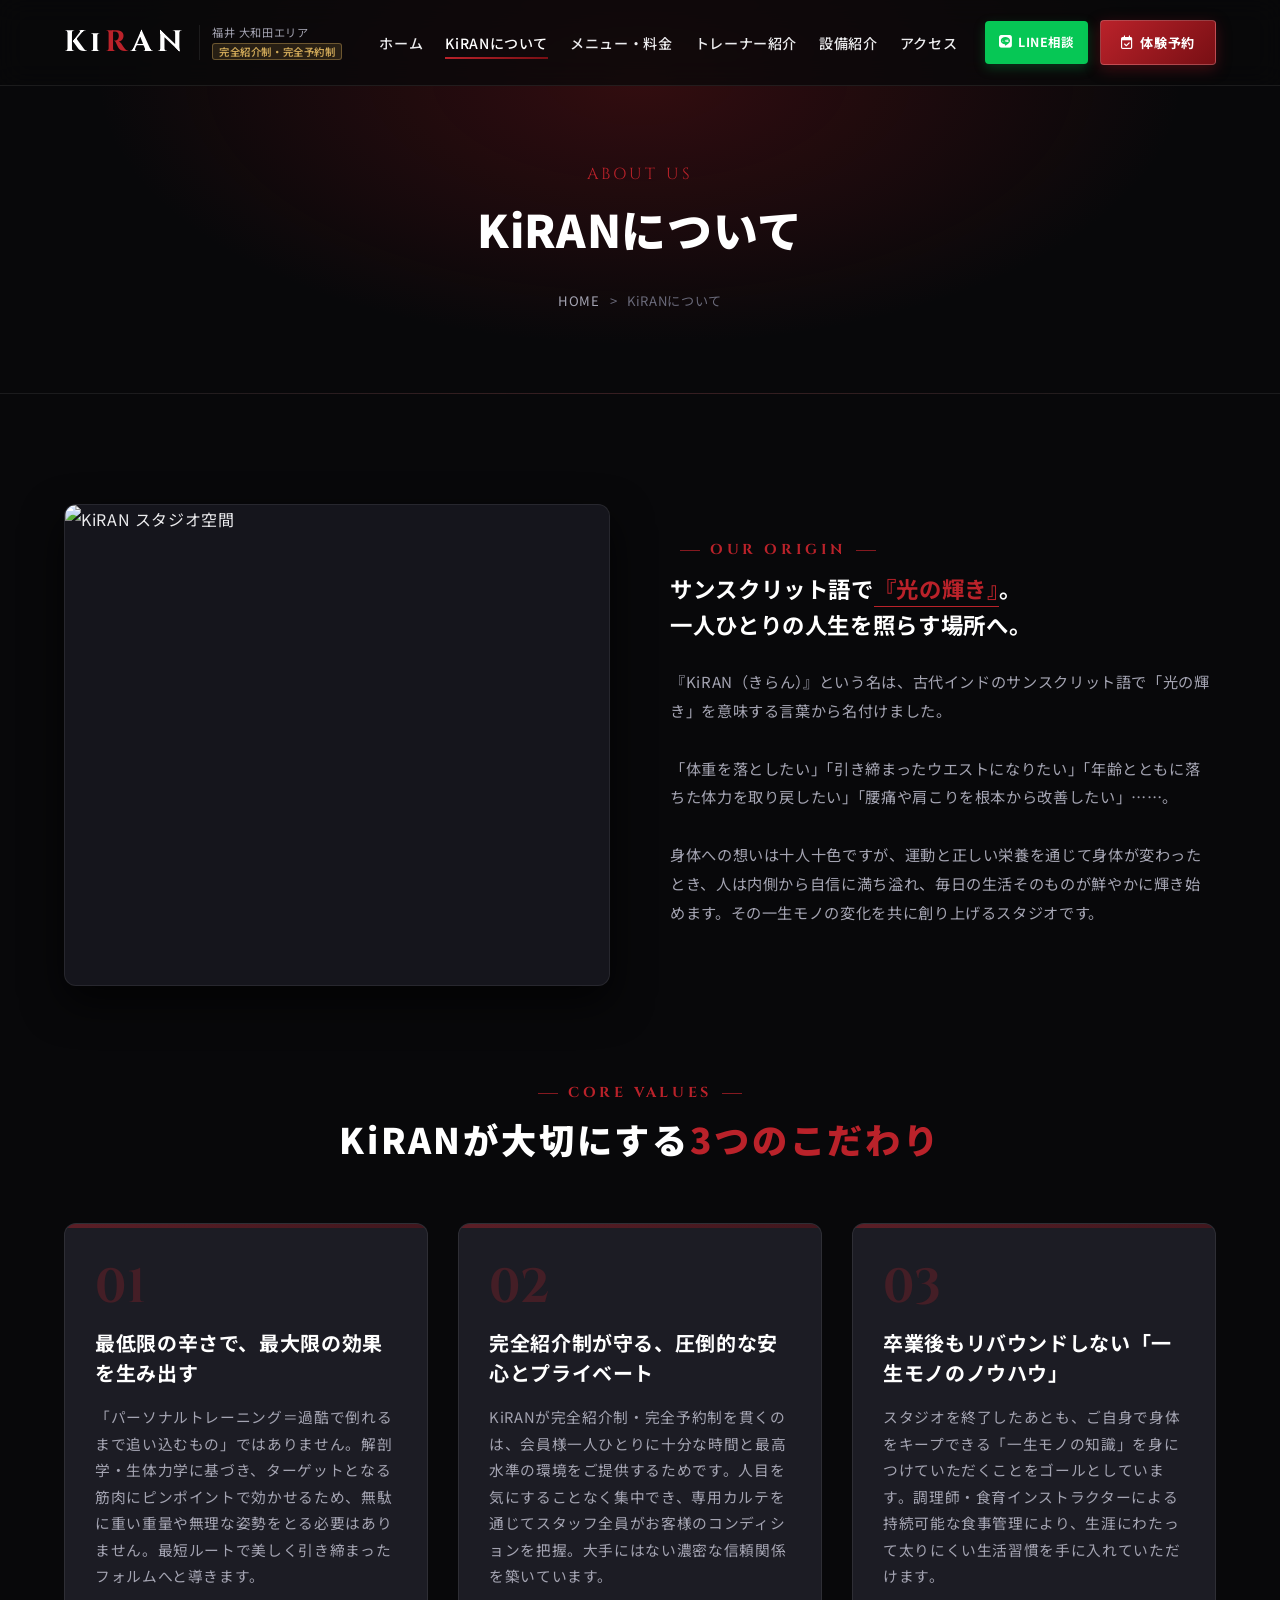
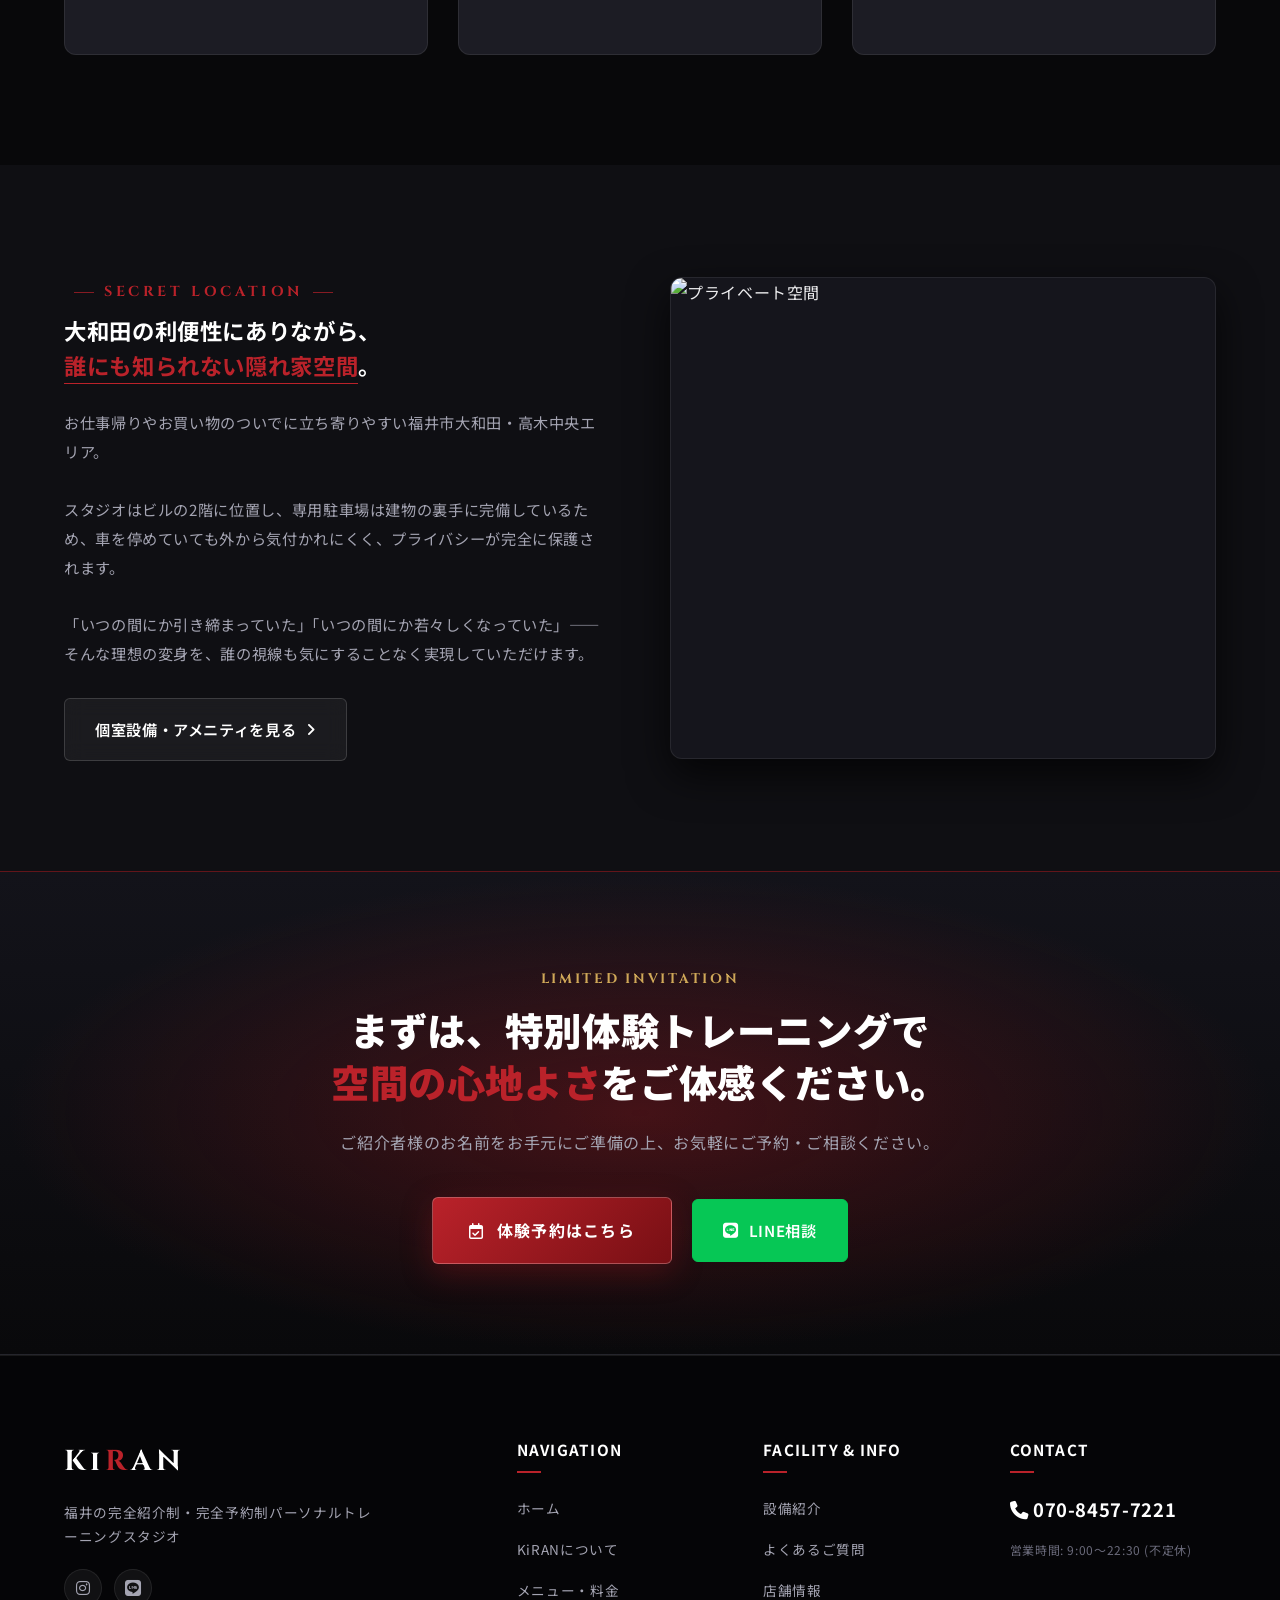
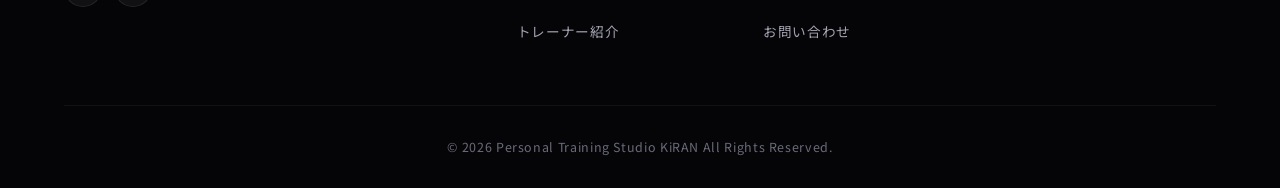
==== about.html @ 469ff8fe "Add files via upload" ====
﻿<!DOCTYPE html>
<html lang="ja">
<head>
  <meta charset="UTF-8">
  <meta name="viewport" content="width=device-width, initial-scale=1.0">
  <title>KiRANについて｜パーソナルトレーニングスタジオ KiRAN（福井・完全紹介制）</title>
  <meta name="description" content="福井市大和田エリアの完全紹介制パーソナルトレーニングスタジオKiRANの想いとこだわり。サンスクリット語で「光の輝き」。一生モノの知識を身につけ、理想の身体と自信を手に入れるお手伝いをします。">
  <link rel="stylesheet" href="css/style.css">
  <link rel="stylesheet" href="https://cdnjs.cloudflare.com/ajax/libs/font-awesome/6.4.0/css/all.min.css">
</head>
<body>

  <!-- HEADER -->
  <header class="site-header">
    <div class="container header-inner">
      <div class="site-logo">
        <a href="index.html" class="brand-mark">Ki<span>R</span>AN</a>
        <div class="brand-tag">
          <span>福井 大和田エリア</span>
          <span class="badge-invite">完全紹介制・完全予約制</span>
        </div>
      </div>

      <nav class="header-nav">
        <ul class="nav-list">
          <li><a href="index.html" class="nav-link">ホーム</a></li>
          <li><a href="about.html" class="nav-link active">KiRANについて</a></li>
          <li><a href="menu-price.html" class="nav-link">メニュー・料金</a></li>
          <li><a href="trainer.html" class="nav-link">トレーナー紹介</a></li>
          <li><a href="facility.html" class="nav-link">設備紹介</a></li>
          <li><a href="index.html#access" class="nav-link">アクセス</a></li>
        </ul>
        <div class="header-cta-group">
          <a href="https://lin.ee/DVevk8Wc" target="_blank" rel="noopener noreferrer" class="btn-header-line">
            <i class="fa-brands fa-line"></i> LINE相談
          </a>
          <a href="contact.html" class="btn-header-reserve">
            <i class="fa-regular fa-calendar-check"></i> 体験予約
          </a>
        </div>
      </nav>

      <button class="hamburger-btn" aria-label="メニューを開く">
        <span class="hamburger-line"></span>
        <span class="hamburger-line"></span>
        <span class="hamburger-line"></span>
      </button>
    </div>
  </header>

  <!-- Mobile Nav -->
  <div class="mobile-nav">
    <ul class="mobile-nav-list">
      <li><a href="index.html" class="mobile-nav-link">ホーム<span>HOME</span></a></li>
      <li><a href="about.html" class="mobile-nav-link">KiRANについて<span>ABOUT US</span></a></li>
      <li><a href="menu-price.html" class="mobile-nav-link">メニュー・料金<span>MENU & PRICE</span></a></li>
      <li><a href="trainer.html" class="mobile-nav-link">トレーナー紹介<span>TRAINERS</span></a></li>
      <li><a href="facility.html" class="mobile-nav-link">設備紹介<span>FACILITY</span></a></li>
      <li><a href="index.html#access" class="mobile-nav-link">アクセス・店舗情報<span>ACCESS</span></a></li>
    </ul>
    <div class="mobile-cta-group">
      <a href="contact.html" class="btn-primary" style="width:100%; text-align:center;">
        <i class="fa-regular fa-calendar-check"></i> ご紹介専用 体験予約
      </a>
    </div>
  </div>

  <!-- PAGE HERO -->
  <div class="page-hero">
    <div class="container">
      <div class="page-hero-subtitle">ABOUT US</div>
      <h1 class="page-hero-title">KiRANについて</h1>
      <div class="breadcrumb">
        <a href="index.html">HOME</a> &gt; <span>KiRANについて</span>
      </div>
    </div>
  </div>

  <!-- MAIN ABOUT CONTENT -->
  <section class="section">
    <div class="container">
      <div class="concept-wrapper" style="margin-bottom: 90px;">
        <div class="concept-image-box fade-up">
          <img src="https://images.unsplash.com/photo-1540497077202-7c8a3999166f?auto=format&fit=crop&w=1000&q=80" alt="KiRAN スタジオ空間">
        </div>
        <div class="concept-text-box fade-up delay-1">
          <div class="section-subtitle-en" style="text-align:left;">OUR ORIGIN</div>
          <h2 class="concept-lead">
            サンスクリット語で<span>『光の輝き』</span>。<br>
            一人ひとりの人生を照らす場所へ。
          </h2>
          <p class="concept-body">
            『KiRAN（きらん）』という名は、古代インドのサンスクリット語で「光の輝き」を意味する言葉から名付けました。<br><br>
            「体重を落としたい」「引き締まったウエストになりたい」「年齢とともに落ちた体力を取り戻したい」「腰痛や肩こりを根本から改善したい」……。<br><br>
            身体への想いは十人十色ですが、運動と正しい栄養を通じて身体が変わったとき、人は内側から自信に満ち溢れ、毎日の生活そのものが鮮やかに輝き始めます。その一生モノの変化を共に創り上げるスタジオです。
          </p>
        </div>
      </div>

      <!-- 3 Pillars of KiRAN -->
      <div class="section-header fade-up">
        <div class="section-subtitle-en">CORE VALUES</div>
        <h2 class="section-title">KiRANが大切にする<span class="accent-red">3つのこだわり</span></h2>
      </div>

      <div class="reasons-grid">
        <div class="reason-card fade-up delay-1">
          <div class="reason-num">01</div>
          <h3 class="reason-title">最低限の辛さで、最大限の効果を生み出す</h3>
          <p class="reason-text">
            「パーソナルトレーニング＝過酷で倒れるまで追い込むもの」ではありません。解剖学・生体力学に基づき、ターゲットとなる筋肉にピンポイントで効かせるため、無駄に重い重量や無理な姿勢をとる必要はありません。最短ルートで美しく引き締まったフォルムへと導きます。
          </p>
        </div>

        <div class="reason-card fade-up delay-2">
          <div class="reason-num">02</div>
          <h3 class="reason-title">完全紹介制が守る、圧倒的な安心とプライベート</h3>
          <p class="reason-text">
            KiRANが完全紹介制・完全予約制を貫くのは、会員様一人ひとりに十分な時間と最高水準の環境をご提供するためです。人目を気にすることなく集中でき、専用カルテを通じてスタッフ全員がお客様のコンディションを把握。大手にはない濃密な信頼関係を築いています。
          </p>
        </div>

        <div class="reason-card fade-up delay-3">
          <div class="reason-num">03</div>
          <h3 class="reason-title">卒業後もリバウンドしない「一生モノのノウハウ」</h3>
          <p class="reason-text">
            スタジオを終了したあとも、ご自身で身体をキープできる「一生モノの知識」を身につけていただくことをゴールとしています。調理師・食育インストラクターによる持続可能な食事管理により、生涯にわたって太りにくい生活習慣を手に入れていただけます。
          </p>
        </div>
      </div>
    </div>
  </section>

  <!-- Location & Privacy Section -->
  <section class="section section-darker">
    <div class="container">
      <div class="concept-wrapper">
        <div class="concept-text-box fade-up">
          <div class="section-subtitle-en" style="text-align:left;">SECRET LOCATION</div>
          <h2 class="concept-lead">
            大和田の利便性にありながら、<br>
            <span>誰にも知られない隠れ家空間</span>。
          </h2>
          <p class="concept-body">
            お仕事帰りやお買い物のついでに立ち寄りやすい福井市大和田・高木中央エリア。<br><br>
            スタジオはビルの2階に位置し、専用駐車場は建物の裏手に完備しているため、車を停めていても外から気付かれにくく、プライバシーが完全に保護されます。<br><br>
            「いつの間にか引き締まっていた」「いつの間にか若々しくなっていた」——そんな理想の変身を、誰の視線も気にすることなく実現していただけます。
          </p>
          <a href="facility.html" class="btn-secondary">
            個室設備・アメニティを見る <i class="fa-solid fa-angle-right"></i>
          </a>
        </div>
        <div class="concept-image-box fade-up delay-1">
          <img src="https://images.unsplash.com/photo-1574680096145-d05b474e2155?auto=format&fit=crop&w=1000&q=80" alt="プライベート空間">
        </div>
      </div>
    </div>
  </section>

  <!-- CTA -->
  <section class="cta-banner">
    <div class="container cta-box fade-up">
      <div class="cta-tag">LIMITED INVITATION</div>
      <h2 class="cta-title">まずは、特別体験トレーニングで<br><span>空間の心地よさ</span>をご体感ください。</h2>
      <p class="cta-desc">
        ご紹介者様のお名前をお手元にご準備の上、お気軽にご予約・ご相談ください。
      </p>
      <div class="cta-btn-group">
        <a href="contact.html" class="btn-primary">
          <i class="fa-regular fa-calendar-check"></i> 体験予約はこちら
        </a>
        <a href="https://lin.ee/DVevk8Wc" target="_blank" rel="noopener noreferrer" class="btn-secondary" style="background:#06c755; border-color:#06c755; color:#fff;">
          <i class="fa-brands fa-line"></i> LINE相談
        </a>
      </div>
    </div>
  </section>

  <!-- FOOTER -->
  <footer class="site-footer">
    <div class="container">
      <div class="footer-top">
        <div class="footer-brand">
          <a href="index.html" class="brand-mark">Ki<span>R</span>AN</a>
          <p>福井の完全紹介制・完全予約制パーソナルトレーニングスタジオ</p>
          <div class="footer-social">
            <a href="https://www.instagram.com/pts_kiran/" target="_blank" rel="noopener noreferrer" class="social-link"><i class="fa-brands fa-instagram"></i></a>
            <a href="https://lin.ee/DVevk8Wc" target="_blank" rel="noopener noreferrer" class="social-link"><i class="fa-brands fa-line"></i></a>
          </div>
        </div>
        <div>
          <div class="footer-col-title">NAVIGATION</div>
          <ul class="footer-nav-list">
            <li><a href="index.html" class="footer-nav-link">ホーム</a></li>
            <li><a href="about.html" class="footer-nav-link">KiRANについて</a></li>
            <li><a href="menu-price.html" class="footer-nav-link">メニュー・料金</a></li>
            <li><a href="trainer.html" class="footer-nav-link">トレーナー紹介</a></li>
          </ul>
        </div>
        <div>
          <div class="footer-col-title">FACILITY & INFO</div>
          <ul class="footer-nav-list">
            <li><a href="facility.html" class="footer-nav-link">設備紹介</a></li>
            <li><a href="index.html#faq" class="footer-nav-link">よくあるご質問</a></li>
            <li><a href="index.html#access" class="footer-nav-link">店舗情報</a></li>
            <li><a href="contact.html" class="footer-nav-link">お問い合わせ</a></li>
          </ul>
        </div>
        <div>
          <div class="footer-col-title">CONTACT</div>
          <a href="tel:07084577221" style="font-size:1.15rem; font-weight:700; color:var(--text-pure); display:block; margin-bottom:12px;">
            <i class="fa-solid fa-phone"></i> 070-8457-7221
          </a>
          <p style="font-size:0.75rem; color:var(--text-muted);">営業時間: 9:00〜22:30 (不定休)</p>
        </div>
      </div>
      <div class="footer-bottom">
        <p>&copy; 2026 Personal Training Studio KiRAN All Rights Reserved.</p>
      </div>
    </div>
  </footer>

  <script src="js/main.js"></script>
</body>
</html>
---- css/style.css ----
﻿@charset "UTF-8";

/* ==========================================================================
   KiRAN (きらん) Official Website Stylesheet
   Color Concept: Rich Black, Dark Crimson Red, Pure White, Champagne Gold
   ========================================================================== */

/* --- Google Fonts & CSS Variables --- */
@import url('https://fonts.googleapis.com/css2?family=Cinzel:wght@500;600;700;900&family=Montserrat:wght@400;600;700;800&family=Noto+Sans+JP:wght@300;400;500;700;900&display=swap');

:root {
  /* Colors */
  --bg-dark: #08080a;
  --bg-primary: #0f0f13;
  --bg-secondary: #16161d;
  --bg-card: #1c1c24;
  --bg-card-hover: #242430;
  
  --red-primary: #94171d;
  --red-light: #ba222a;
  --red-dark: #630c10;
  --red-glow: rgba(148, 23, 29, 0.4);
  --red-gradient: linear-gradient(135deg, #ba222a 0%, #780f14 100%);
  
  --gold-accent: #cfa858;
  --gold-glow: rgba(207, 168, 88, 0.25);
  
  --text-pure: #ffffff;
  --text-main: #ececee;
  --text-sub: #a4a4b2;
  --text-muted: #6a6a7a;
  
  --border-subtle: rgba(255, 255, 255, 0.08);
  --border-light: rgba(255, 255, 255, 0.15);
  --border-red: rgba(186, 34, 42, 0.5);
  
  /* Fonts */
  --font-en: 'Montserrat', sans-serif;
  --font-heading-en: 'Cinzel', serif;
  --font-jp: 'Noto Sans JP', sans-serif;
  
  /* Shadows */
  --shadow-sm: 0 4px 12px rgba(0, 0, 0, 0.4);
  --shadow-md: 0 8px 24px rgba(0, 0, 0, 0.6);
  --shadow-lg: 0 16px 40px rgba(0, 0, 0, 0.7);
  --shadow-red: 0 8px 30px rgba(148, 23, 29, 0.35);

  /* Transitions */
  --transition-fast: 0.25s ease;
  --transition-normal: 0.4s cubic-bezier(0.16, 1, 0.3, 1);
  --transition-slow: 0.7s cubic-bezier(0.16, 1, 0.3, 1);
}

/* --- Base & Reset --- */
*, *::before, *::after {
  box-sizing: border-box;
  margin: 0;
  padding: 0;
}

html {
  font-size: 16px;
  scroll-behavior: smooth;
  scroll-padding-top: 85px;
}

body {
  font-family: var(--font-jp);
  background-color: var(--bg-dark);
  color: var(--text-main);
  line-height: 1.8;
  letter-spacing: 0.04em;
  overflow-x: hidden;
  -webkit-font-smoothing: antialiased;
}

a {
  color: inherit;
  text-decoration: none;
  transition: var(--transition-fast);
}

ul, ol {
  list-style: none;
}

img, video {
  max-width: 100%;
  height: auto;
  display: block;
}

button, input, select, textarea {
  font-family: inherit;
  font-size: inherit;
  color: inherit;
}

/* --- Container & Layout --- */
.container {
  width: 90%;
  max-width: 1200px;
  margin: 0 auto;
  position: relative;
}

.section {
  padding: 110px 0;
  position: relative;
}

.section-darker {
  background-color: var(--bg-primary);
}

.section-gradient {
  background: radial-gradient(circle at 50% 20%, rgba(148, 23, 29, 0.12) 0%, transparent 60%), var(--bg-dark);
}

/* --- Header & Navigation --- */
.site-header {
  position: fixed;
  top: 0;
  left: 0;
  width: 100%;
  z-index: 1000;
  background: rgba(8, 8, 10, 0.75);
  backdrop-filter: blur(14px);
  -webkit-backdrop-filter: blur(14px);
  border-bottom: 1px solid var(--border-subtle);
  transition: all var(--transition-normal);
}

.site-header.scrolled {
  background: rgba(8, 8, 10, 0.94);
  box-shadow: 0 4px 20px rgba(0, 0, 0, 0.6);
  border-bottom-color: rgba(186, 34, 42, 0.3);
}

.header-inner {
  display: flex;
  align-items: center;
  justify-content: space-between;
  height: 85px;
  transition: height var(--transition-normal);
}

.site-header.scrolled .header-inner {
  height: 72px;
}

/* Logo */
.site-logo {
  display: flex;
  align-items: center;
  gap: 12px;
}

.site-logo .brand-mark {
  font-family: var(--font-heading-en);
  font-size: 1.85rem;
  font-weight: 700;
  letter-spacing: 0.15em;
  color: var(--text-pure);
  position: relative;
  display: inline-block;
}

.site-logo .brand-mark span {
  color: var(--red-light);
}

.site-logo .brand-tag {
  display: flex;
  flex-direction: column;
  border-left: 1px solid var(--border-subtle);
  padding-left: 12px;
  font-size: 0.7rem;
  color: var(--text-sub);
  letter-spacing: 0.05em;
  line-height: 1.3;
}

.site-logo .badge-invite {
  display: inline-block;
  background: rgba(207, 168, 88, 0.15);
  color: var(--gold-accent);
  border: 1px solid rgba(207, 168, 88, 0.4);
  font-size: 0.65rem;
  padding: 1px 6px;
  border-radius: 3px;
  margin-top: 3px;
  font-weight: 600;
}

/* Desktop Nav */
.header-nav {
  display: flex;
  align-items: center;
  gap: 28px;
}

.nav-list {
  display: flex;
  align-items: center;
  gap: 22px;
}

.nav-link {
  font-size: 0.88rem;
  font-weight: 500;
  color: var(--text-main);
  position: relative;
  padding: 6px 0;
  transition: color var(--transition-fast);
}

.nav-link::after {
  content: '';
  position: absolute;
  bottom: 0;
  left: 0;
  width: 0%;
  height: 2px;
  background: var(--red-gradient);
  transition: width var(--transition-normal);
}

.nav-link:hover, .nav-link.active {
  color: var(--text-pure);
}

.nav-link:hover::after, .nav-link.active::after {
  width: 100%;
}

.header-cta-group {
  display: flex;
  align-items: center;
  gap: 12px;
}

.btn-header-reserve {
  display: inline-flex;
  align-items: center;
  gap: 8px;
  background: var(--red-gradient);
  color: var(--text-pure);
  font-size: 0.82rem;
  font-weight: 700;
  padding: 10px 20px;
  border-radius: 4px;
  box-shadow: 0 4px 15px var(--red-glow);
  letter-spacing: 0.05em;
  position: relative;
  overflow: hidden;
  border: 1px solid rgba(255, 255, 255, 0.2);
}

.btn-header-reserve::before {
  content: '';
  position: absolute;
  top: 0;
  left: -100%;
  width: 60%;
  height: 100%;
  background: linear-gradient(90deg, transparent, rgba(255, 255, 255, 0.3), transparent);
  transform: skewX(-25deg);
  transition: 0.6s ease;
}

.btn-header-reserve:hover::before {
  left: 150%;
}

.btn-header-reserve:hover {
  transform: translateY(-2px);
  box-shadow: 0 6px 20px rgba(186, 34, 42, 0.6);
}

.btn-header-line {
  display: inline-flex;
  align-items: center;
  gap: 6px;
  background: #06c755;
  color: #fff;
  font-size: 0.78rem;
  font-weight: 700;
  padding: 10px 14px;
  border-radius: 4px;
  box-shadow: 0 4px 12px rgba(6, 199, 85, 0.25);
}

.btn-header-line:hover {
  filter: brightness(1.08);
  transform: translateY(-2px);
}

/* Hamburger Menu Button */
.hamburger-btn {
  display: none;
  flex-direction: column;
  justify-content: center;
  align-items: center;
  gap: 6px;
  width: 44px;
  height: 44px;
  background: transparent;
  border: 1px solid var(--border-subtle);
  border-radius: 6px;
  cursor: pointer;
  z-index: 1100;
  transition: var(--transition-fast);
}

.hamburger-line {
  width: 22px;
  height: 2px;
  background: var(--text-pure);
  transition: var(--transition-normal);
}

.hamburger-btn.active .hamburger-line:nth-child(1) {
  transform: translateY(8px) rotate(45deg);
  background: var(--red-light);
}

.hamburger-btn.active .hamburger-line:nth-child(2) {
  opacity: 0;
}

.hamburger-btn.active .hamburger-line:nth-child(3) {
  transform: translateY(-8px) rotate(-45deg);
  background: var(--red-light);
}

/* Mobile Nav Drawer */
.mobile-nav {
  position: fixed;
  top: 0;
  left: 0;
  width: 100%;
  height: 100vh;
  background: rgba(8, 8, 10, 0.98);
  backdrop-filter: blur(20px);
  z-index: 1050;
  display: flex;
  flex-direction: column;
  justify-content: center;
  padding: 60px 30px;
  transform: translateY(-100%);
  opacity: 0;
  visibility: hidden;
  transition: all var(--transition-normal);
}

.mobile-nav.open {
  transform: translateY(0);
  opacity: 1;
  visibility: visible;
}

.mobile-nav-list {
  display: flex;
  flex-direction: column;
  gap: 20px;
  text-align: center;
  margin-bottom: 30px;
}

.mobile-nav-link {
  font-size: 1.25rem;
  font-weight: 700;
  color: var(--text-pure);
  display: block;
  padding: 8px 0;
  letter-spacing: 0.08em;
}

.mobile-nav-link span {
  display: block;
  font-size: 0.72rem;
  font-family: var(--font-en);
  color: var(--red-light);
  letter-spacing: 0.15em;
  margin-top: 2px;
}

.mobile-cta-group {
  display: flex;
  flex-direction: column;
  gap: 14px;
}

/* --- Typography & Section Headers --- */
.section-header {
  text-align: center;
  margin-bottom: 60px;
  position: relative;
}

.section-subtitle-en {
  font-family: var(--font-heading-en);
  font-size: 0.9rem;
  font-weight: 700;
  letter-spacing: 0.25em;
  color: var(--red-light);
  text-transform: uppercase;
  display: inline-block;
  margin-bottom: 8px;
  position: relative;
}

.section-subtitle-en::before,
.section-subtitle-en::after {
  content: '';
  display: inline-block;
  width: 20px;
  height: 1px;
  background: var(--red-light);
  vertical-align: middle;
  margin: 0 10px;
  opacity: 0.7;
}

.section-title {
  font-size: 2.2rem;
  font-weight: 900;
  color: var(--text-pure);
  letter-spacing: 0.08em;
  line-height: 1.4;
  margin-bottom: 16px;
}

.section-title span.accent-red {
  color: var(--red-light);
}

.section-desc {
  max-width: 680px;
  margin: 0 auto;
  font-size: 0.95rem;
  color: var(--text-sub);
  line-height: 1.9;
}

/* --- Hero Section --- */
.hero {
  position: relative;
  min-height: 100vh;
  display: flex;
  align-items: center;
  background: #08080a;
  overflow: hidden;
  padding-top: 85px;
}

.hero-bg {
  position: absolute;
  top: 0;
  left: 0;
  width: 100%;
  height: 100%;
  background: 
    radial-gradient(ellipse at 80% 30%, rgba(148, 23, 29, 0.35) 0%, transparent 55%),
    radial-gradient(ellipse at 15% 75%, rgba(30, 30, 45, 0.4) 0%, transparent 60%),
    linear-gradient(180deg, rgba(8, 8, 10, 0.4) 0%, rgba(8, 8, 10, 0.95) 100%);
  z-index: 1;
}

.hero-grid {
  position: absolute;
  top: 0;
  left: 0;
  width: 100%;
  height: 100%;
  background-image: 
    linear-gradient(to right, rgba(255, 255, 255, 0.03) 1px, transparent 1px),
    linear-gradient(to bottom, rgba(255, 255, 255, 0.03) 1px, transparent 1px);
  background-size: 60px 60px;
  z-index: 1;
}

.hero-content {
  position: relative;
  z-index: 2;
  padding: 60px 0;
  max-width: 900px;
}

.hero-tag {
  display: inline-flex;
  align-items: center;
  gap: 10px;
  padding: 6px 16px;
  border-radius: 30px;
  background: rgba(148, 23, 29, 0.2);
  border: 1px solid var(--border-red);
  color: var(--text-pure);
  font-size: 0.82rem;
  font-weight: 700;
  letter-spacing: 0.1em;
  margin-bottom: 24px;
}

.hero-tag .tag-dot {
  width: 8px;
  height: 8px;
  border-radius: 50%;
  background: var(--red-light);
  box-shadow: 0 0 10px var(--red-light);
  animation: pulse 2s infinite;
}

@keyframes pulse {
  0% { transform: scale(0.95); opacity: 0.7; }
  50% { transform: scale(1.3); opacity: 1; box-shadow: 0 0 15px var(--red-light); }
  100% { transform: scale(0.95); opacity: 0.7; }
}

.hero-title {
  font-size: 3.4rem;
  font-weight: 900;
  line-height: 1.25;
  color: var(--text-pure);
  margin-bottom: 24px;
  letter-spacing: 0.05em;
}

.hero-title .en-sub {
  display: block;
  font-family: var(--font-heading-en);
  font-size: 1.5rem;
  font-weight: 600;
  color: var(--red-light);
  letter-spacing: 0.2em;
  margin-bottom: 8px;
  text-transform: uppercase;
}

.hero-lead {
  font-size: 1.15rem;
  color: var(--text-sub);
  margin-bottom: 40px;
  line-height: 1.9;
  max-width: 680px;
}

.hero-lead strong {
  color: var(--text-pure);
  font-weight: 700;
}

.hero-highlights {
  display: grid;
  grid-template-columns: repeat(3, 1fr);
  gap: 20px;
  margin-top: 45px;
  padding-top: 35px;
  border-top: 1px solid var(--border-subtle);
}

.stat-item {
  display: flex;
  flex-direction: column;
}

.stat-num {
  font-family: var(--font-en);
  font-size: 2.2rem;
  font-weight: 800;
  color: var(--text-pure);
  line-height: 1.1;
}

.stat-num span {
  font-size: 1rem;
  font-weight: 600;
  color: var(--red-light);
  margin-left: 4px;
}

.stat-label {
  font-size: 0.78rem;
  color: var(--text-sub);
  margin-top: 6px;
}

.hero-actions {
  display: flex;
  align-items: center;
  flex-wrap: wrap;
  gap: 18px;
  margin-bottom: 30px;
}

.btn-primary {
  display: inline-flex;
  align-items: center;
  justify-content: center;
  gap: 12px;
  background: var(--red-gradient);
  color: var(--text-pure);
  font-size: 1rem;
  font-weight: 700;
  padding: 18px 36px;
  border-radius: 6px;
  box-shadow: var(--shadow-red);
  letter-spacing: 0.08em;
  position: relative;
  overflow: hidden;
  border: 1px solid rgba(255, 255, 255, 0.25);
  transition: all var(--transition-normal);
}

.btn-primary:hover {
  transform: translateY(-3px);
  box-shadow: 0 10px 30px rgba(186, 34, 42, 0.7);
  color: #fff;
}

.btn-secondary {
  display: inline-flex;
  align-items: center;
  justify-content: center;
  gap: 10px;
  background: rgba(255, 255, 255, 0.05);
  color: var(--text-pure);
  font-size: 0.95rem;
  font-weight: 600;
  padding: 17px 30px;
  border-radius: 6px;
  border: 1px solid var(--border-light);
  transition: all var(--transition-normal);
  backdrop-filter: blur(10px);
}

.btn-secondary:hover {
  background: rgba(255, 255, 255, 0.12);
  border-color: var(--text-pure);
  transform: translateY(-2px);
}

.notice-banner {
  background: linear-gradient(90deg, #16161f 0%, #261215 50%, #16161f 100%);
  border-top: 1px solid var(--border-subtle);
  border-bottom: 1px solid var(--border-red);
  padding: 14px 0;
  text-align: center;
  font-size: 0.88rem;
  color: var(--text-main);
}

.notice-banner strong {
  color: var(--gold-accent);
  margin-right: 8px;
}

/* --- Features / 3 Reasons --- */
.reasons-grid {
  display: grid;
  grid-template-columns: repeat(3, 1fr);
  gap: 30px;
}

.reason-card {
  background: var(--bg-card);
  border: 1px solid var(--border-subtle);
  border-radius: 12px;
  padding: 40px 30px;
  position: relative;
  overflow: hidden;
  transition: all var(--transition-normal);
  display: flex;
  flex-direction: column;
}

.reason-card::before {
  content: '';
  position: absolute;
  top: 0;
  left: 0;
  width: 100%;
  height: 4px;
  background: var(--red-gradient);
  opacity: 0.4;
  transition: opacity var(--transition-normal);
}

.reason-card:hover {
  transform: translateY(-8px);
  background: var(--bg-card-hover);
  border-color: var(--border-red);
  box-shadow: var(--shadow-lg);
}

.reason-card:hover::before {
  opacity: 1;
}

.reason-num {
  font-family: var(--font-heading-en);
  font-size: 3rem;
  font-weight: 700;
  color: rgba(186, 34, 42, 0.25);
  line-height: 1;
  margin-bottom: 16px;
  transition: color var(--transition-normal);
}

.reason-card:hover .reason-num {
  color: var(--red-light);
}

.reason-title {
  font-size: 1.25rem;
  font-weight: 700;
  color: var(--text-pure);
  margin-bottom: 16px;
  line-height: 1.5;
}

.reason-text {
  font-size: 0.92rem;
  color: var(--text-sub);
  line-height: 1.8;
  margin-bottom: 24px;
}

.reason-badge {
  margin-top: auto;
  align-self: flex-start;
  font-size: 0.75rem;
  font-weight: 700;
  color: var(--gold-accent);
  background: rgba(207, 168, 88, 0.1);
  padding: 4px 10px;
  border-radius: 4px;
  border: 1px solid rgba(207, 168, 88, 0.3);
}

/* --- Concept / Philosophy --- */
.concept-wrapper {
  display: grid;
  grid-template-columns: 1fr 1fr;
  gap: 60px;
  align-items: center;
}

.concept-image-box {
  position: relative;
  border-radius: 12px;
  overflow: hidden;
  box-shadow: var(--shadow-lg);
  border: 1px solid var(--border-subtle);
  background: #15151c;
  min-height: 400px;
  display: flex;
  align-items: center;
  justify-content: center;
}

.concept-image-box img {
  width: 100%;
  height: 480px;
  object-fit: cover;
  transition: transform var(--transition-slow);
}

.concept-lead {
  font-size: 1.4rem;
  font-weight: 700;
  line-height: 1.6;
  color: var(--text-pure);
  margin-bottom: 24px;
}

.concept-lead span {
  color: var(--red-light);
  border-bottom: 1px solid var(--red-light);
  padding-bottom: 2px;
}

.concept-body {
  font-size: 0.95rem;
  color: var(--text-sub);
  line-height: 1.9;
  margin-bottom: 30px;
}

/* --- Menu Cards --- */
.menu-grid {
  display: grid;
  grid-template-columns: repeat(2, 1fr);
  gap: 30px;
}

.menu-card {
  background: var(--bg-card);
  border: 1px solid var(--border-subtle);
  border-radius: 12px;
  overflow: hidden;
  display: flex;
  flex-direction: column;
  transition: all var(--transition-normal);
}

.menu-card:hover {
  transform: translateY(-6px);
  border-color: var(--border-red);
  box-shadow: var(--shadow-lg);
}

.menu-card-img {
  position: relative;
  height: 220px;
  overflow: hidden;
  background: #1e1e27;
}

.menu-card-img img {
  width: 100%;
  height: 100%;
  object-fit: cover;
  transition: transform var(--transition-slow);
}

.menu-card:hover .menu-card-img img {
  transform: scale(1.08);
}

.menu-card-badge {
  position: absolute;
  top: 16px;
  left: 16px;
  background: rgba(8, 8, 10, 0.85);
  backdrop-filter: blur(8px);
  color: var(--red-light);
  border: 1px solid var(--border-red);
  font-size: 0.75rem;
  font-weight: 700;
  padding: 4px 12px;
  border-radius: 4px;
  letter-spacing: 0.08em;
}

.menu-card-body {
  padding: 30px;
  display: flex;
  flex-direction: column;
  flex-grow: 1;
}

.menu-card-title {
  font-size: 1.3rem;
  font-weight: 700;
  color: var(--text-pure);
  margin-bottom: 12px;
}

.menu-card-desc {
  font-size: 0.92rem;
  color: var(--text-sub);
  line-height: 1.8;
  margin-bottom: 24px;
  flex-grow: 1;
}

.menu-card-footer {
  display: flex;
  align-items: center;
  justify-content: space-between;
  padding-top: 18px;
  border-top: 1px solid var(--border-subtle);
}

.menu-card-price {
  font-family: var(--font-en);
  font-weight: 700;
  color: var(--text-pure);
  font-size: 1.1rem;
}

.menu-card-price small {
  font-size: 0.8rem;
  color: var(--text-sub);
  margin-left: 4px;
}

.menu-card-link {
  font-size: 0.85rem;
  font-weight: 700;
  color: var(--red-light);
  display: inline-flex;
  align-items: center;
  gap: 6px;
}

.menu-card-link:hover {
  color: var(--text-pure);
}

/* --- Trainer Section --- */
.trainer-grid {
  display: grid;
  grid-template-columns: repeat(2, 1fr);
  gap: 40px;
}

.trainer-card {
  background: var(--bg-card);
  border-radius: 12px;
  border: 1px solid var(--border-subtle);
  overflow: hidden;
  transition: all var(--transition-normal);
  display: flex;
  flex-direction: column;
}

.trainer-card:hover {
  transform: translateY(-6px);
  border-color: var(--border-red);
  box-shadow: var(--shadow-lg);
}

.trainer-card-header {
  position: relative;
  height: 320px;
  overflow: hidden;
  background: #111116;
}

.trainer-card-header img {
  width: 100%;
  height: 100%;
  object-fit: cover;
  object-position: top center;
  transition: transform var(--transition-slow);
}

.trainer-card:hover .trainer-card-header img {
  transform: scale(1.05);
}

.trainer-role-tag {
  position: absolute;
  bottom: 20px;
  left: 20px;
  background: var(--red-gradient);
  color: #fff;
  font-size: 0.78rem;
  font-weight: 700;
  padding: 4px 14px;
  border-radius: 4px;
  letter-spacing: 0.05em;
  box-shadow: 0 4px 10px rgba(0, 0, 0, 0.5);
}

.trainer-card-body {
  padding: 30px;
}

.trainer-name {
  font-size: 1.45rem;
  font-weight: 800;
  color: var(--text-pure);
  margin-bottom: 6px;
}

.trainer-name-en {
  font-family: var(--font-en);
  font-size: 0.78rem;
  color: var(--red-light);
  letter-spacing: 0.15em;
  margin-bottom: 16px;
  text-transform: uppercase;
}

.trainer-highlight {
  background: rgba(148, 23, 29, 0.15);
  border-left: 3px solid var(--red-light);
  padding: 10px 14px;
  font-size: 0.85rem;
  color: var(--text-pure);
  font-weight: 600;
  margin-bottom: 18px;
  border-radius: 0 4px 4px 0;
}

.trainer-bio {
  font-size: 0.9rem;
  color: var(--text-sub);
  line-height: 1.85;
  margin-bottom: 20px;
}

.trainer-credentials {
  border-top: 1px solid var(--border-subtle);
  padding-top: 16px;
}

.trainer-credentials-title {
  font-size: 0.75rem;
  font-weight: 700;
  color: var(--gold-accent);
  margin-bottom: 8px;
  letter-spacing: 0.08em;
}

.credential-list {
  display: flex;
  flex-wrap: wrap;
  gap: 8px;
}

.credential-pill {
  font-size: 0.72rem;
  background: rgba(255, 255, 255, 0.05);
  border: 1px solid var(--border-subtle);
  padding: 3px 10px;
  border-radius: 20px;
  color: var(--text-sub);
}

/* --- Facility Showcase --- */
.facility-grid {
  display: grid;
  grid-template-columns: repeat(3, 1fr);
  gap: 25px;
}

.facility-card {
  background: var(--bg-card);
  border-radius: 10px;
  overflow: hidden;
  border: 1px solid var(--border-subtle);
  transition: all var(--transition-normal);
}

.facility-card:hover {
  transform: translateY(-5px);
  border-color: var(--border-red);
}

.facility-img {
  height: 200px;
  overflow: hidden;
  position: relative;
  background: #181822;
}

.facility-img img {
  width: 100%;
  height: 100%;
  object-fit: cover;
  transition: transform var(--transition-slow);
}

.facility-card:hover .facility-img img {
  transform: scale(1.08);
}

.facility-body {
  padding: 24px;
}

.facility-title {
  font-size: 1.15rem;
  font-weight: 700;
  color: var(--text-pure);
  margin-bottom: 10px;
}

.facility-desc {
  font-size: 0.88rem;
  color: var(--text-sub);
  line-height: 1.75;
}

/* --- Price Table Section --- */
.price-tabs {
  display: flex;
  justify-content: center;
  gap: 12px;
  margin-bottom: 40px;
}

.price-tab-btn {
  background: var(--bg-card);
  border: 1px solid var(--border-subtle);
  color: var(--text-sub);
  font-size: 0.95rem;
  font-weight: 700;
  padding: 12px 28px;
  border-radius: 6px;
  cursor: pointer;
  transition: all var(--transition-fast);
}

.price-tab-btn.active, .price-tab-btn:hover {
  background: var(--red-gradient);
  color: var(--text-pure);
  border-color: transparent;
  box-shadow: 0 4px 15px var(--red-glow);
}

.price-table-card {
  background: var(--bg-card);
  border: 1px solid var(--border-subtle);
  border-radius: 12px;
  padding: 30px;
  overflow-x: auto;
}

.table-custom {
  width: 100%;
  border-collapse: collapse;
  text-align: left;
}

.table-custom th, .table-custom td {
  padding: 18px 24px;
  border-bottom: 1px solid var(--border-subtle);
}

.table-custom th {
  background: rgba(255, 255, 255, 0.03);
  font-size: 0.9rem;
  color: var(--text-pure);
  font-weight: 700;
  letter-spacing: 0.05em;
}

.table-custom td {
  font-size: 0.92rem;
  color: var(--text-sub);
}

.table-custom tr:last-child td {
  border-bottom: none;
}

.table-custom td.highlight-price {
  font-family: var(--font-en);
  font-size: 1.25rem;
  font-weight: 800;
  color: var(--text-pure);
}

.table-custom td.highlight-price span {
  font-size: 0.8rem;
  font-weight: normal;
  color: var(--text-sub);
  margin-left: 4px;
}

/* --- FAQ Accordion --- */
.faq-list {
  max-width: 800px;
  margin: 0 auto;
  display: flex;
  flex-direction: column;
  gap: 16px;
}

.faq-item {
  background: var(--bg-card);
  border: 1px solid var(--border-subtle);
  border-radius: 8px;
  overflow: hidden;
  transition: border-color var(--transition-fast);
}

.faq-item.active {
  border-color: var(--border-red);
}

.faq-question {
  width: 100%;
  display: flex;
  align-items: center;
  justify-content: space-between;
  padding: 22px 28px;
  background: transparent;
  border: none;
  cursor: pointer;
  text-align: left;
  font-size: 1.02rem;
  font-weight: 700;
  color: var(--text-pure);
  gap: 20px;
}

.faq-q-badge {
  display: inline-flex;
  align-items: center;
  justify-content: center;
  width: 30px;
  height: 30px;
  border-radius: 50%;
  background: var(--red-gradient);
  color: #fff;
  font-family: var(--font-en);
  font-size: 0.85rem;
  font-weight: 800;
  flex-shrink: 0;
}

.faq-arrow {
  width: 12px;
  height: 12px;
  border-right: 2px solid var(--text-sub);
  border-bottom: 2px solid var(--text-sub);
  transform: rotate(45deg);
  transition: transform var(--transition-normal);
  flex-shrink: 0;
}

.faq-item.active .faq-arrow {
  transform: rotate(-135deg);
  border-color: var(--red-light);
}

.faq-answer {
  max-height: 0;
  overflow: hidden;
  transition: max-height var(--transition-normal);
  background: rgba(0, 0, 0, 0.2);
}

.faq-answer-inner {
  padding: 0 28px 24px 78px;
  font-size: 0.92rem;
  color: var(--text-sub);
  line-height: 1.85;
}

/* --- Access & Shop Info --- */
.access-wrapper {
  display: grid;
  grid-template-columns: 1fr 1fr;
  gap: 50px;
  align-items: center;
}

.access-info-list {
  display: flex;
  flex-direction: column;
  gap: 20px;
}

.access-info-item {
  display: grid;
  grid-template-columns: 120px 1fr;
  padding-bottom: 16px;
  border-bottom: 1px solid var(--border-subtle);
}

.access-info-label {
  font-weight: 700;
  color: var(--gold-accent);
  font-size: 0.9rem;
}

.access-info-val {
  color: var(--text-main);
  font-size: 0.92rem;
  line-height: 1.6;
}

.access-info-val a.tel-link {
  color: var(--text-pure);
  font-family: var(--font-en);
  font-weight: 700;
  font-size: 1.2rem;
  letter-spacing: 0.05em;
}

.access-info-val a.tel-link:hover {
  color: var(--red-light);
}

.map-container {
  height: 380px;
  border-radius: 12px;
  overflow: hidden;
  border: 1px solid var(--border-subtle);
  box-shadow: var(--shadow-md);
}

.map-container iframe {
  width: 100%;
  height: 100%;
  border: none;
  filter: grayscale(80%) invert(90%) contrast(120%);
}

/* --- CTA Section --- */
.cta-banner {
  background: 
    radial-gradient(ellipse at 50% 50%, rgba(148, 23, 29, 0.4) 0%, transparent 70%),
    linear-gradient(180deg, #13131a 0%, #09090b 100%);
  border-top: 1px solid var(--border-red);
  border-bottom: 1px solid var(--border-subtle);
  padding: 90px 0;
  text-align: center;
  position: relative;
}

.cta-box {
  max-width: 800px;
  margin: 0 auto;
}

.cta-tag {
  display: inline-block;
  font-family: var(--font-heading-en);
  font-size: 0.85rem;
  font-weight: 700;
  color: var(--gold-accent);
  letter-spacing: 0.2em;
  margin-bottom: 12px;
}

.cta-title {
  font-size: 2.4rem;
  font-weight: 900;
  color: var(--text-pure);
  line-height: 1.35;
  margin-bottom: 20px;
}

.cta-title span {
  color: var(--red-light);
}

.cta-desc {
  font-size: 1rem;
  color: var(--text-sub);
  margin-bottom: 40px;
  line-height: 1.85;
}

.cta-btn-group {
  display: flex;
  align-items: center;
  justify-content: center;
  flex-wrap: wrap;
  gap: 20px;
}

/* --- Form UI --- */
.form-card {
  max-width: 760px;
  margin: 0 auto;
  background: var(--bg-card);
  border: 1px solid var(--border-subtle);
  border-radius: 12px;
  padding: 50px 40px;
  box-shadow: var(--shadow-lg);
}

.form-group {
  margin-bottom: 28px;
}

.form-label {
  display: block;
  font-size: 0.9rem;
  font-weight: 700;
  color: var(--text-pure);
  margin-bottom: 10px;
}

.form-label .req {
  display: inline-block;
  background: var(--red-primary);
  color: #fff;
  font-size: 0.68rem;
  font-weight: 600;
  padding: 2px 6px;
  border-radius: 3px;
  margin-left: 8px;
  vertical-align: middle;
}

.form-label .opt {
  display: inline-block;
  background: rgba(255, 255, 255, 0.1);
  color: var(--text-sub);
  font-size: 0.68rem;
  padding: 2px 6px;
  border-radius: 3px;
  margin-left: 8px;
  vertical-align: middle;
}

.form-input, .form-select, .form-textarea {
  width: 100%;
  background: rgba(0, 0, 0, 0.4);
  border: 1px solid var(--border-subtle);
  border-radius: 6px;
  padding: 14px 18px;
  color: var(--text-pure);
  font-size: 0.95rem;
  transition: all var(--transition-fast);
}

.form-input:focus, .form-select:focus, .form-textarea:focus {
  outline: none;
  border-color: var(--red-light);
  box-shadow: 0 0 12px var(--red-glow);
  background: rgba(0, 0, 0, 0.6);
}

.form-textarea {
  min-height: 140px;
  resize: vertical;
}

.form-help {
  font-size: 0.8rem;
  color: var(--text-muted);
  margin-top: 6px;
}

/* --- Floating Bottom CV Bar (Mobile) --- */
.floating-bottom-bar {
  display: none;
  position: fixed;
  bottom: 0;
  left: 0;
  width: 100%;
  background: rgba(8, 8, 10, 0.95);
  backdrop-filter: blur(12px);
  border-top: 1px solid var(--border-red);
  padding: 10px 16px;
  z-index: 990;
  box-shadow: 0 -4px 20px rgba(0, 0, 0, 0.7);
}

.floating-bottom-inner {
  display: flex;
  gap: 10px;
}

.floating-btn-reserve {
  flex: 2;
  display: flex;
  align-items: center;
  justify-content: center;
  gap: 6px;
  background: var(--red-gradient);
  color: #fff;
  font-size: 0.85rem;
  font-weight: 700;
  padding: 12px 10px;
  border-radius: 4px;
}

.floating-btn-line {
  flex: 1;
  display: flex;
  align-items: center;
  justify-content: center;
  gap: 4px;
  background: #06c755;
  color: #fff;
  font-size: 0.82rem;
  font-weight: 700;
  padding: 12px 8px;
  border-radius: 4px;
}

/* --- Footer --- */
.site-footer {
  background: #050507;
  border-top: 1px solid var(--border-subtle);
  padding: 80px 0 30px;
}

.footer-top {
  display: grid;
  grid-template-columns: 2fr 1fr 1fr 1fr;
  gap: 40px;
  margin-bottom: 60px;
}

.footer-brand .brand-mark {
  font-family: var(--font-heading-en);
  font-size: 1.8rem;
  font-weight: 700;
  letter-spacing: 0.15em;
  color: var(--text-pure);
  margin-bottom: 12px;
  display: inline-block;
}

.footer-brand .brand-mark span {
  color: var(--red-light);
}

.footer-brand p {
  font-size: 0.85rem;
  color: var(--text-sub);
  line-height: 1.8;
  max-width: 320px;
  margin-bottom: 20px;
}

.footer-social {
  display: flex;
  gap: 12px;
}

.social-link {
  width: 38px;
  height: 38px;
  border-radius: 50%;
  background: rgba(255, 255, 255, 0.05);
  border: 1px solid var(--border-subtle);
  display: flex;
  align-items: center;
  justify-content: center;
  color: var(--text-sub);
  font-size: 1rem;
  transition: all var(--transition-fast);
}

.social-link:hover {
  background: var(--red-primary);
  color: #fff;
  border-color: transparent;
  transform: translateY(-2px);
}

.footer-col-title {
  font-size: 0.95rem;
  font-weight: 700;
  color: var(--text-pure);
  letter-spacing: 0.08em;
  margin-bottom: 20px;
  position: relative;
  padding-bottom: 10px;
}

.footer-col-title::after {
  content: '';
  position: absolute;
  bottom: 0;
  left: 0;
  width: 24px;
  height: 2px;
  background: var(--red-light);
}

.footer-nav-list {
  display: flex;
  flex-direction: column;
  gap: 12px;
}

.footer-nav-link {
  font-size: 0.85rem;
  color: var(--text-sub);
  transition: color var(--transition-fast);
}

.footer-nav-link:hover {
  color: var(--text-pure);
  padding-left: 4px;
}

.footer-bottom {
  text-align: center;
  padding-top: 30px;
  border-top: 1px solid rgba(255, 255, 255, 0.05);
  font-size: 0.78rem;
  color: var(--text-muted);
}

/* --- Scroll Animation Classes --- */
.fade-up {
  opacity: 0;
  transform: translateY(30px);
  transition: opacity 0.8s ease, transform 0.8s ease;
}

.fade-up.visible {
  opacity: 1;
  transform: translateY(0);
}

.delay-1 { transition-delay: 0.15s; }
.delay-2 { transition-delay: 0.3s; }
.delay-3 { transition-delay: 0.45s; }

/* --- Subpage Specific Styles (About, Trainer, Menu, Facility) --- */
.page-hero {
  padding: 160px 0 80px;
  background: radial-gradient(ellipse at 50% 20%, rgba(148, 23, 29, 0.3) 0%, transparent 60%), #08080a;
  text-align: center;
  border-bottom: 1px solid var(--border-subtle);
}

.page-hero-title {
  font-size: 2.8rem;
  font-weight: 900;
  color: var(--text-pure);
  margin-bottom: 12px;
}

.page-hero-subtitle {
  font-family: var(--font-heading-en);
  font-size: 1rem;
  letter-spacing: 0.2em;
  color: var(--red-light);
  text-transform: uppercase;
}

.breadcrumb {
  display: flex;
  justify-content: center;
  align-items: center;
  gap: 10px;
  font-size: 0.82rem;
  color: var(--text-muted);
  margin-top: 20px;
}

.breadcrumb a {
  color: var(--text-sub);
}

.breadcrumb a:hover {
  color: var(--text-pure);
}

/* --- Responsive Queries --- */
@media (max-width: 1024px) {
  .hero-title {
    font-size: 2.8rem;
  }
  .reasons-grid, .facility-grid {
    grid-template-columns: repeat(2, 1fr);
  }
  .footer-top {
    grid-template-columns: 1fr 1fr;
  }
}

@media (max-width: 820px) {
  .header-nav {
    display: none;
  }
  .hamburger-btn {
    display: flex;
  }
  .floating-bottom-bar {
    display: block;
  }
  body {
    padding-bottom: 60px;
  }
  .hero-title {
    font-size: 2.2rem;
  }
  .hero-title .en-sub {
    font-size: 1.15rem;
  }
  .hero-lead {
    font-size: 1rem;
  }
  .hero-highlights {
    grid-template-columns: 1fr;
    gap: 16px;
  }
  .concept-wrapper, .access-wrapper {
    grid-template-columns: 1fr;
    gap: 40px;
  }
  .concept-image-box img {
    height: 320px;
  }
  .menu-grid, .trainer-grid, .reasons-grid, .facility-grid {
    grid-template-columns: 1fr;
  }
  .cta-title {
    font-size: 1.85rem;
  }
  .form-card {
    padding: 35px 20px;
  }
  .footer-top {
    grid-template-columns: 1fr;
    gap: 35px;
  }
}
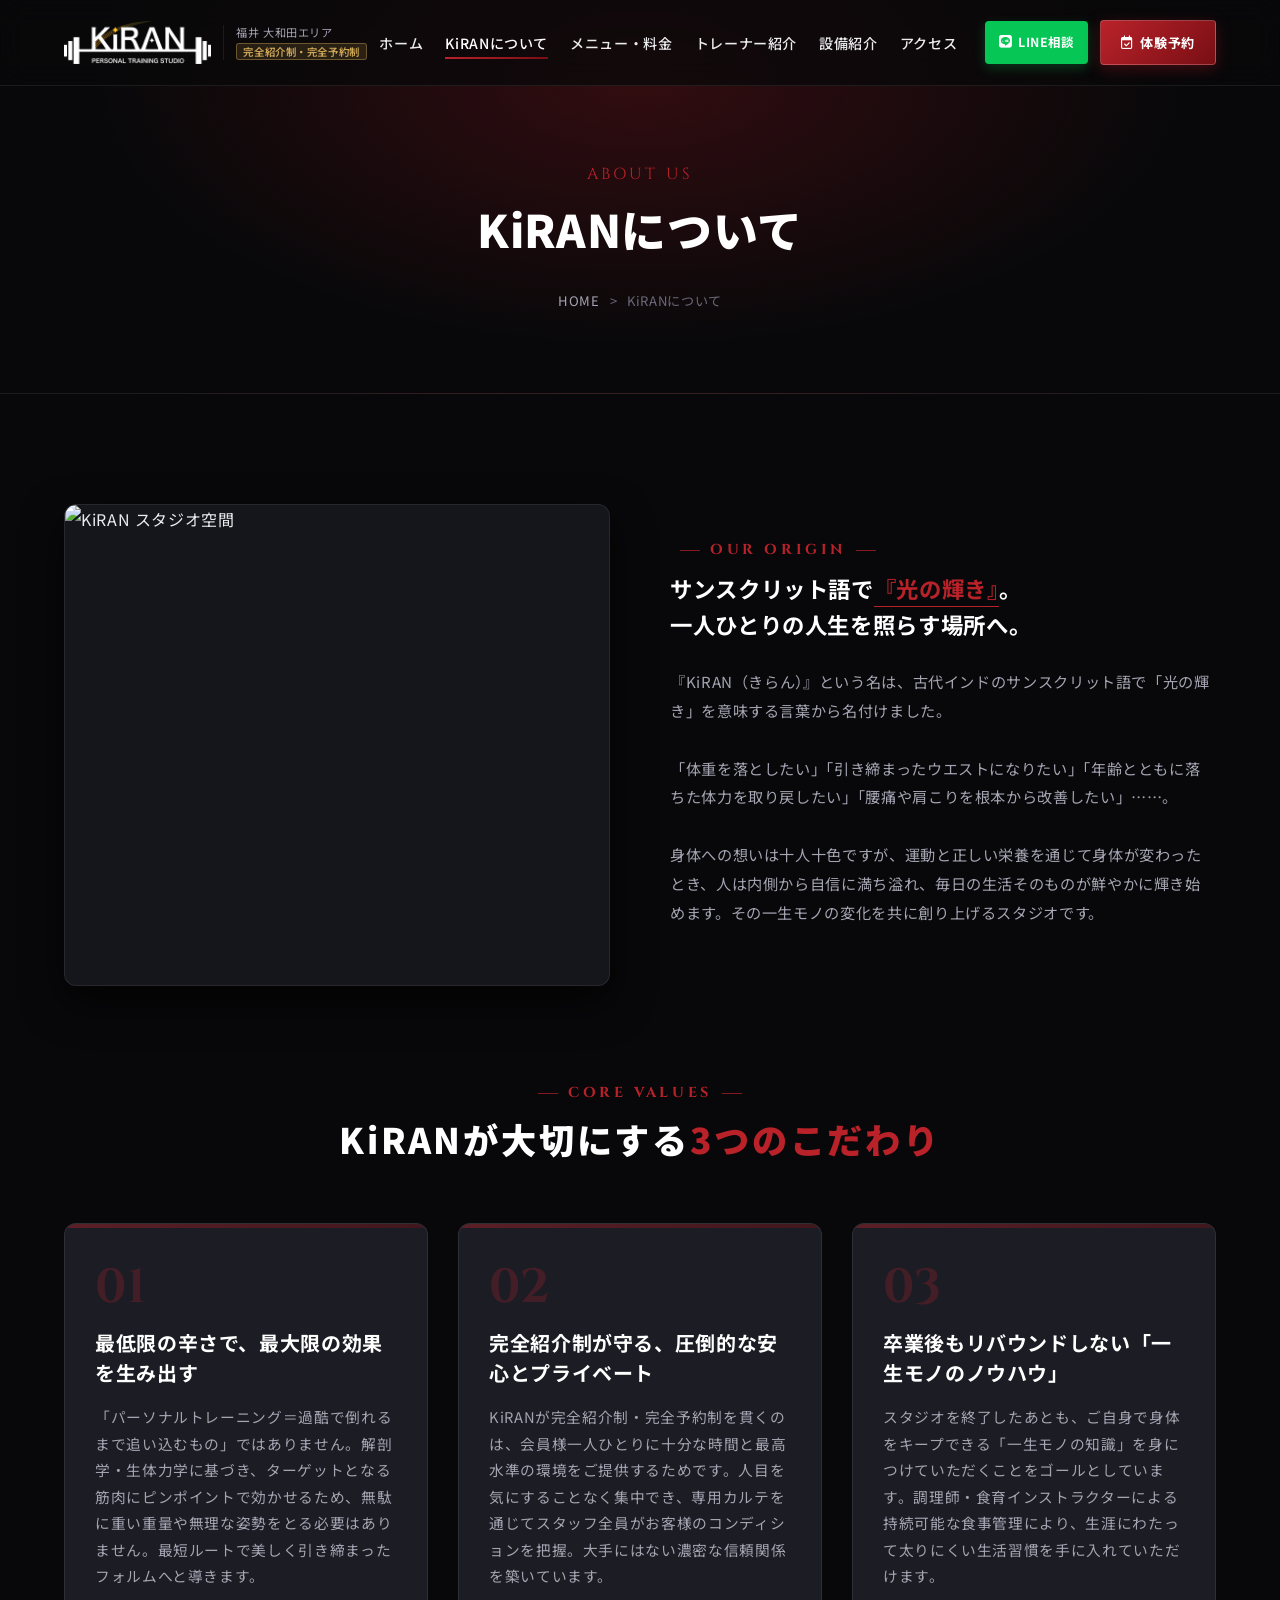
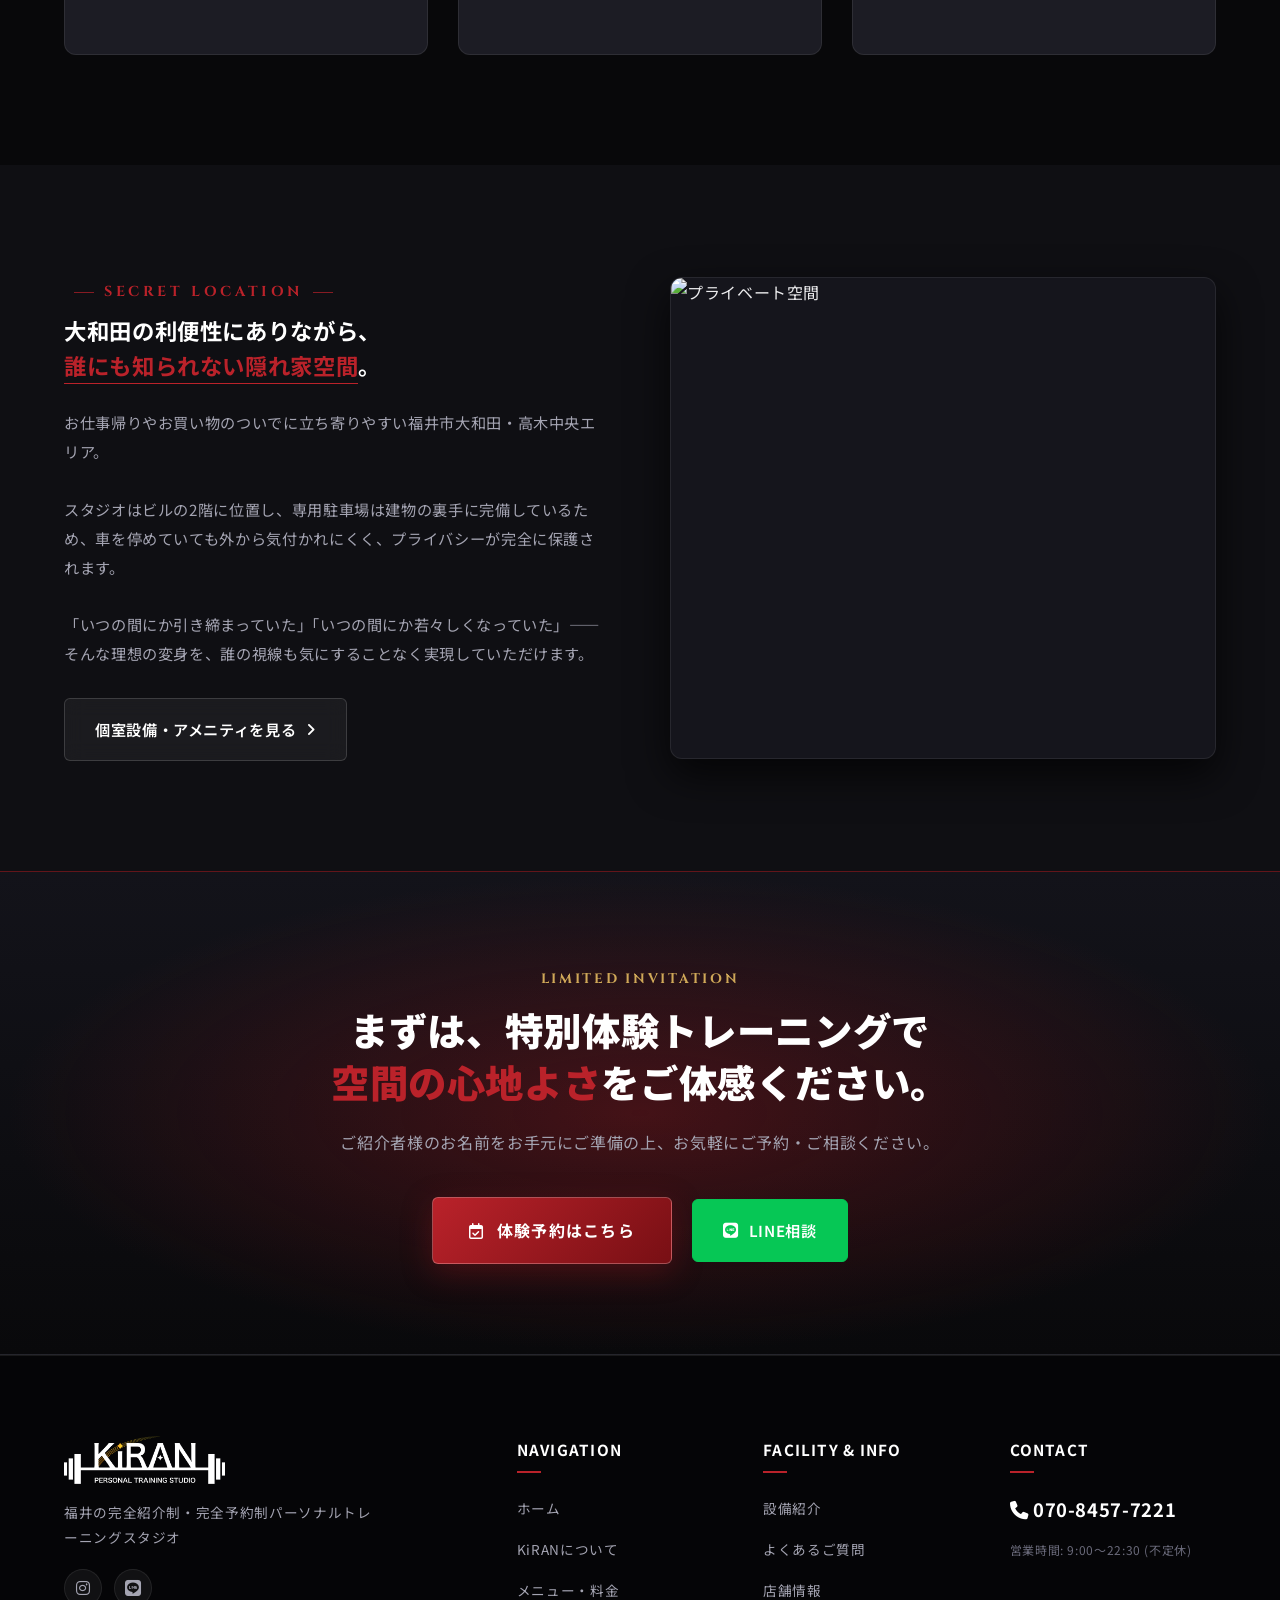
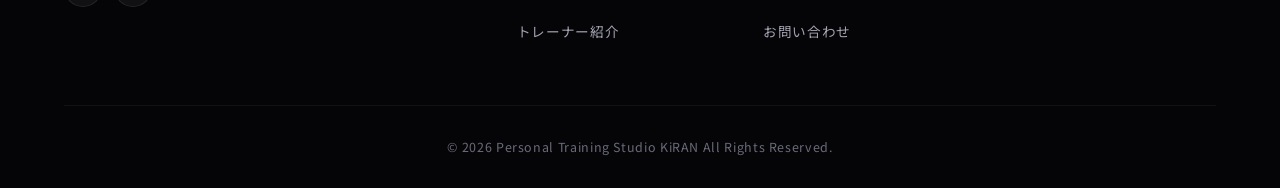
==== commit abdc9ad2: "Add files via upload" ====
--- a/about.html
+++ b/about.html
@@ -13,8 +13,8 @@
   <!-- HEADER -->
   <header class="site-header">
     <div class="container header-inner">
-      <div class="site-logo">
-        <a href="index.html" class="brand-mark">Ki<span>R</span>AN</a>
+      <div class="site-logo">
+        <a href="index.html"><img src="images/logo.webp" alt="KiRAN" class="site-logo-img"></a>
         <div class="brand-tag">
           <span>福井 大和田エリア</span>
           <span class="badge-invite">完全紹介制・完全予約制</span>
@@ -180,8 +180,8 @@
   <footer class="site-footer">
     <div class="container">
       <div class="footer-top">
-        <div class="footer-brand">
-          <a href="index.html" class="brand-mark">Ki<span>R</span>AN</a>
+        <div class="footer-brand">
+          <a href="index.html"><img src="images/logo.webp" alt="KiRAN" class="footer-logo-img"></a>
           <p>福井の完全紹介制・完全予約制パーソナルトレーニングスタジオ</p>
           <div class="footer-social">
             <a href="https://www.instagram.com/pts_kiran/" target="_blank" rel="noopener noreferrer" class="social-link"><i class="fa-brands fa-instagram"></i></a>
@@ -223,3 +223,6 @@
   <script src="js/main.js"></script>
 </body>
 </html>
+
+
+
--- a/css/style.css
+++ b/css/style.css
@@ -1,4 +1,4 @@
-﻿@charset "UTF-8";
+@charset "UTF-8";
 
 /* ==========================================================================
    KiRAN (きらん) Official Website Stylesheet
@@ -154,6 +154,26 @@
   display: flex;
   align-items: center;
   gap: 12px;
+}
+
+.site-logo-img {
+  height: 44px;
+  width: auto;
+  object-fit: contain;
+  display: block;
+  transition: transform var(--transition-fast);
+}
+
+.site-logo-img:hover {
+  transform: scale(1.03);
+}
+
+.footer-logo-img {
+  height: 48px;
+  width: auto;
+  object-fit: contain;
+  margin-bottom: 16px;
+  display: block;
 }
 
 .site-logo .brand-mark {
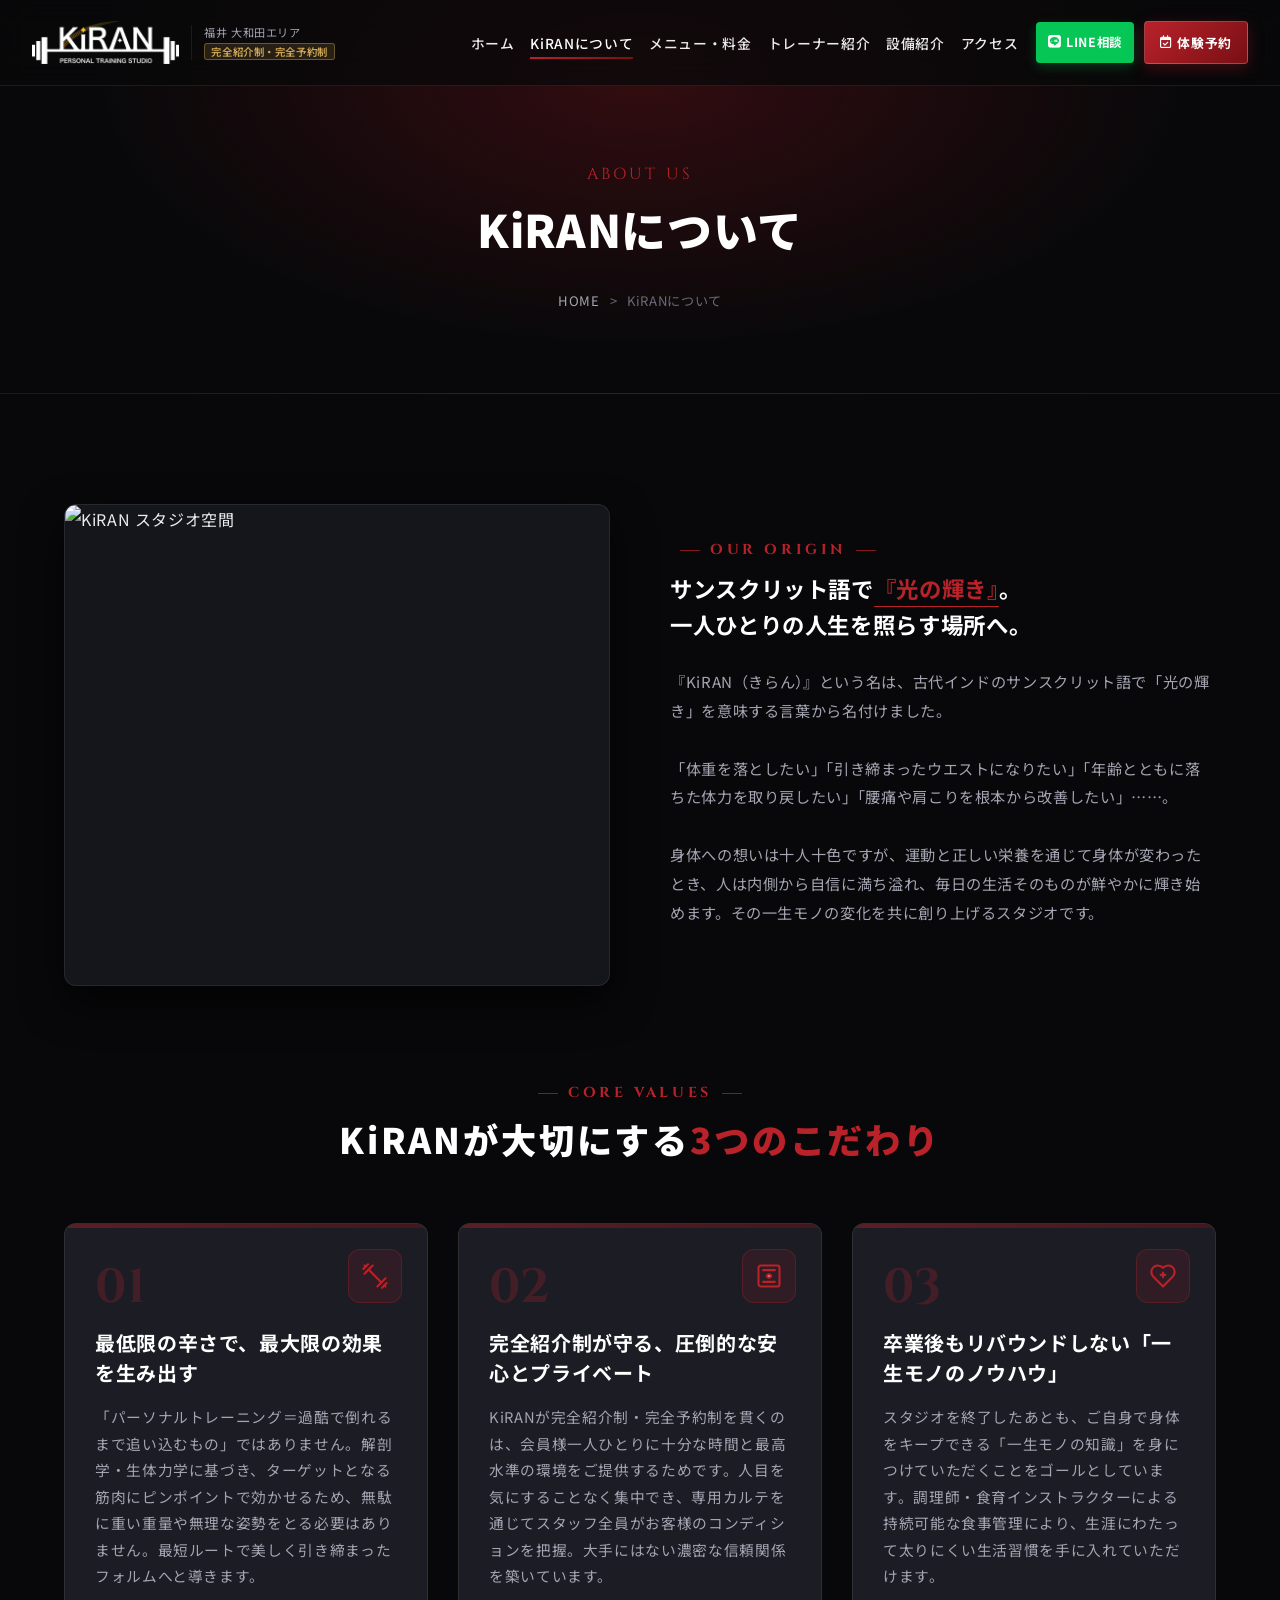
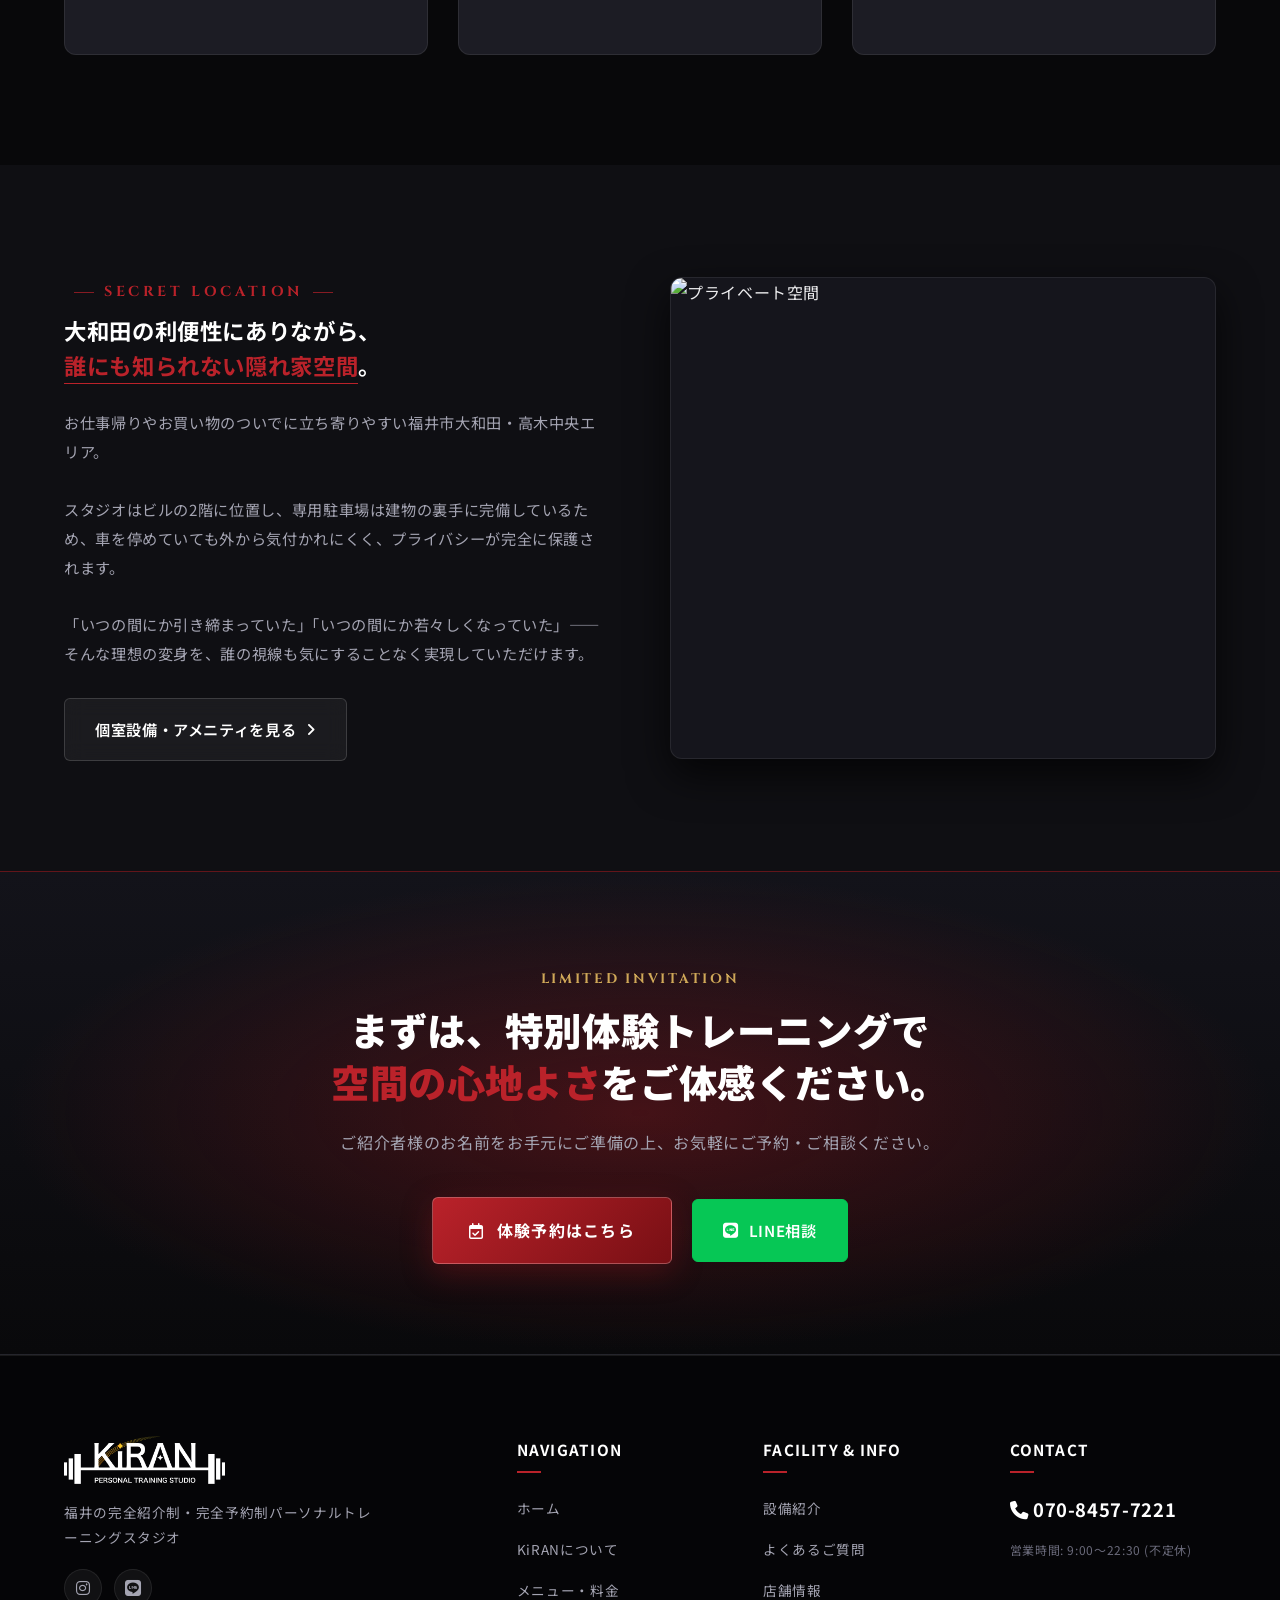
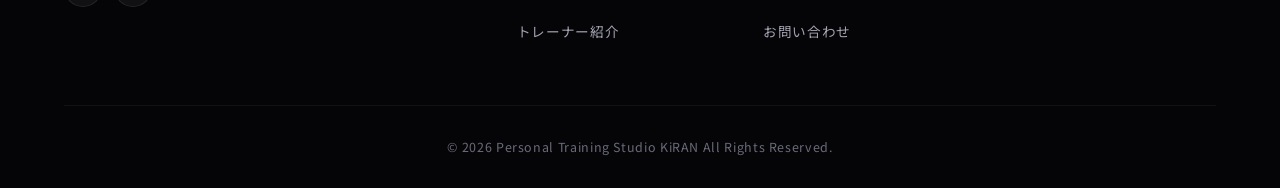
==== commit 95299c78: "Add files via upload" ====
--- a/about.html
+++ b/about.html
@@ -1,4 +1,4 @@
-﻿<!DOCTYPE html>
+<!DOCTYPE html>
 <html lang="ja">
 <head>
   <meta charset="UTF-8">
@@ -105,6 +105,9 @@
 
       <div class="reasons-grid">
         <div class="reason-card fade-up delay-1">
+          <div class="reason-icon-illustration">
+            <svg viewBox="0 0 24 24" stroke-width="1.8" stroke-linecap="round" stroke-linejoin="round"><path d="m6.5 6.5 11 11"></path><path d="m21 21-1-1"></path><path d="m3 3 1 1"></path><path d="m18 22 4-4"></path><path d="m2 6 4-4"></path><path d="m3 10 7-7"></path><path d="m14 21 7-7"></path></svg>
+          </div>
           <div class="reason-num">01</div>
           <h3 class="reason-title">最低限の辛さで、最大限の効果を生み出す</h3>
           <p class="reason-text">
@@ -113,6 +116,9 @@
         </div>
 
         <div class="reason-card fade-up delay-2">
+          <div class="reason-icon-illustration">
+            <svg viewBox="0 0 24 24" stroke-width="1.8" stroke-linecap="round" stroke-linejoin="round"><rect width="18" height="18" x="3" y="3" rx="2"></rect><path d="M7 7h10"></path><path d="M10 12h4"></path><path d="M7 17h10"></path><circle cx="12" cy="12" r="1.5" fill="currentColor"></circle></svg>
+          </div>
           <div class="reason-num">02</div>
           <h3 class="reason-title">完全紹介制が守る、圧倒的な安心とプライベート</h3>
           <p class="reason-text">
@@ -121,6 +127,9 @@
         </div>
 
         <div class="reason-card fade-up delay-3">
+          <div class="reason-icon-illustration">
+            <svg viewBox="0 0 24 24" stroke-width="1.8" stroke-linecap="round" stroke-linejoin="round"><path d="M19 14c1.49-1.46 3-3.21 3-5.5A5.5 5.5 0 0 0 16.5 3c-1.76 0-3 .5-4.5 2-1.5-1.5-2.74-2-4.5-2A5.5 5.5 0 0 0 2 8.5c0 2.3 1.5 4.05 3 5.5l7 7Z"></path><path d="M12 9v4"></path><path d="M10 11h4"></path></svg>
+          </div>
           <div class="reason-num">03</div>
           <h3 class="reason-title">卒業後もリバウンドしない「一生モノのノウハウ」</h3>
           <p class="reason-text">
--- a/css/style.css
+++ b/css/style.css
@@ -137,7 +137,9 @@
   border-bottom-color: rgba(186, 34, 42, 0.3);
 }
 
-.header-inner {
+.site-header .container.header-inner {
+  width: 95%;
+  max-width: 1360px;
   display: flex;
   align-items: center;
   justify-content: space-between;
@@ -199,6 +201,7 @@
   color: var(--text-sub);
   letter-spacing: 0.05em;
   line-height: 1.3;
+  white-space: nowrap;
 }
 
 .site-logo .badge-invite {
@@ -211,27 +214,31 @@
   border-radius: 3px;
   margin-top: 3px;
   font-weight: 600;
+  white-space: nowrap;
 }
 
 /* Desktop Nav */
 .header-nav {
   display: flex;
   align-items: center;
-  gap: 28px;
+  gap: 18px;
+  flex-shrink: 0;
 }
 
 .nav-list {
   display: flex;
   align-items: center;
-  gap: 22px;
+  gap: 16px;
+  flex-shrink: 0;
 }
 
 .nav-link {
-  font-size: 0.88rem;
+  font-size: 0.86rem;
   font-weight: 500;
   color: var(--text-main);
   position: relative;
   padding: 6px 0;
+  white-space: nowrap;
   transition: color var(--transition-fast);
 }
 
@@ -257,24 +264,27 @@
 .header-cta-group {
   display: flex;
   align-items: center;
-  gap: 12px;
+  gap: 10px;
+  flex-shrink: 0;
 }
 
 .btn-header-reserve {
   display: inline-flex;
   align-items: center;
-  gap: 8px;
+  gap: 6px;
   background: var(--red-gradient);
   color: var(--text-pure);
-  font-size: 0.82rem;
-  font-weight: 700;
-  padding: 10px 20px;
+  font-size: 0.8rem;
+  font-weight: 700;
+  padding: 9px 15px;
   border-radius: 4px;
   box-shadow: 0 4px 15px var(--red-glow);
   letter-spacing: 0.05em;
   position: relative;
   overflow: hidden;
   border: 1px solid rgba(255, 255, 255, 0.2);
+  white-space: nowrap;
+  flex-shrink: 0;
 }
 
 .btn-header-reserve::before {
@@ -301,14 +311,16 @@
 .btn-header-line {
   display: inline-flex;
   align-items: center;
-  gap: 6px;
+  gap: 5px;
   background: #06c755;
   color: #fff;
   font-size: 0.78rem;
   font-weight: 700;
-  padding: 10px 14px;
+  padding: 9px 12px;
   border-radius: 4px;
   box-shadow: 0 4px 12px rgba(6, 199, 85, 0.25);
+  white-space: nowrap;
+  flex-shrink: 0;
 }
 
 .btn-header-line:hover {
@@ -475,6 +487,28 @@
   padding-top: 85px;
 }
 
+.hero-image-bg {
+  position: absolute;
+  top: 0;
+  left: 0;
+  width: 100%;
+  height: 100%;
+  background-image: url('../images/hero-training.jpg');
+  background-repeat: no-repeat;
+  background-position: center right;
+  background-size: cover;
+  opacity: 0.52;
+  filter: brightness(0.95) contrast(1.15);
+  transform: scale(1.02);
+  animation: heroKenBurns 24s infinite alternate ease-in-out;
+  z-index: 1;
+}
+
+@keyframes heroKenBurns {
+  0% { transform: scale(1.02) translateX(0); }
+  100% { transform: scale(1.08) translateX(-15px); }
+}
+
 .hero-bg {
   position: absolute;
   top: 0;
@@ -482,28 +516,19 @@
   width: 100%;
   height: 100%;
   background: 
-    radial-gradient(ellipse at 80% 30%, rgba(148, 23, 29, 0.35) 0%, transparent 55%),
-    radial-gradient(ellipse at 15% 75%, rgba(30, 30, 45, 0.4) 0%, transparent 60%),
-    linear-gradient(180deg, rgba(8, 8, 10, 0.4) 0%, rgba(8, 8, 10, 0.95) 100%);
-  z-index: 1;
+    radial-gradient(ellipse at 80% 30%, rgba(186, 34, 42, 0.45) 0%, transparent 60%),
+    linear-gradient(90deg, rgba(8, 8, 10, 0.88) 0%, rgba(8, 8, 10, 0.65) 45%, rgba(8, 8, 10, 0.2) 100%),
+    linear-gradient(180deg, rgba(8, 8, 10, 0.5) 0%, transparent 40%, rgba(8, 8, 10, 0.98) 100%);
+  z-index: 2;
 }
 
 .hero-grid {
-  position: absolute;
-  top: 0;
-  left: 0;
-  width: 100%;
-  height: 100%;
-  background-image: 
-    linear-gradient(to right, rgba(255, 255, 255, 0.03) 1px, transparent 1px),
-    linear-gradient(to bottom, rgba(255, 255, 255, 0.03) 1px, transparent 1px);
-  background-size: 60px 60px;
-  z-index: 1;
+  display: none;
 }
 
 .hero-content {
   position: relative;
-  z-index: 2;
+  z-index: 4;
   padding: 60px 0;
   max-width: 900px;
 }
@@ -545,6 +570,7 @@
   color: var(--text-pure);
   margin-bottom: 24px;
   letter-spacing: 0.05em;
+  text-shadow: 0 4px 20px rgba(0, 0, 0, 0.9);
 }
 
 .hero-title .en-sub {
@@ -556,6 +582,7 @@
   letter-spacing: 0.2em;
   margin-bottom: 8px;
   text-transform: uppercase;
+  text-shadow: 0 2px 10px rgba(0, 0, 0, 0.8);
 }
 
 .hero-lead {
@@ -564,6 +591,7 @@
   margin-bottom: 40px;
   line-height: 1.9;
   max-width: 680px;
+  text-shadow: 0 2px 12px rgba(0, 0, 0, 0.95);
 }
 
 .hero-lead strong {
@@ -1669,13 +1697,16 @@
   }
 }
 
-@media (max-width: 820px) {
+@media (max-width: 1120px) {
   .header-nav {
     display: none;
   }
   .hamburger-btn {
     display: flex;
   }
+}
+
+@media (max-width: 820px) {
   .floating-bottom-bar {
     display: block;
   }
@@ -1716,3 +1747,208 @@
     gap: 35px;
   }
 }
+
+/* --- Flow / Steps Section with Custom Illustrations --- */
+.step-flow-grid {
+  display: grid;
+  grid-template-columns: repeat(4, 1fr);
+  gap: 24px;
+  position: relative;
+}
+
+.step-flow-card {
+  background: var(--bg-card);
+  border: 1px solid var(--border-subtle);
+  border-radius: 12px;
+  padding: 35px 22px;
+  display: flex;
+  flex-direction: column;
+  align-items: center;
+  text-align: center;
+  position: relative;
+  transition: all var(--transition-normal);
+}
+
+.step-flow-card:hover {
+  transform: translateY(-6px);
+  border-color: var(--border-red);
+  box-shadow: 0 10px 30px rgba(186, 34, 42, 0.25);
+  background: var(--bg-card-hover);
+}
+
+.step-flow-num {
+  font-family: var(--font-heading-en);
+  font-size: 0.85rem;
+  font-weight: 700;
+  letter-spacing: 0.15em;
+  color: var(--gold-accent);
+  margin-bottom: 12px;
+  background: rgba(207, 168, 88, 0.12);
+  border: 1px solid rgba(207, 168, 88, 0.3);
+  padding: 3px 12px;
+  border-radius: 20px;
+}
+
+.step-illustration {
+  width: 90px;
+  height: 90px;
+  border-radius: 50%;
+  background: radial-gradient(circle, rgba(186, 34, 42, 0.25) 0%, rgba(8, 8, 10, 0.6) 80%);
+  border: 1px solid var(--border-red);
+  display: flex;
+  align-items: center;
+  justify-content: center;
+  margin: 10px 0 20px;
+  box-shadow: 0 4px 20px rgba(186, 34, 42, 0.2);
+  transition: transform var(--transition-fast);
+}
+
+.step-flow-card:hover .step-illustration {
+  transform: scale(1.1) rotate(4deg);
+  border-color: var(--red-light);
+  box-shadow: 0 6px 25px rgba(186, 34, 42, 0.4);
+}
+
+.step-illustration svg {
+  width: 44px;
+  height: 44px;
+  stroke: var(--red-light);
+  fill: none;
+}
+
+.step-title {
+  font-size: 1.15rem;
+  font-weight: 700;
+  color: var(--text-pure);
+  margin-bottom: 10px;
+  line-height: 1.4;
+}
+
+.step-desc {
+  font-size: 0.86rem;
+  color: var(--text-sub);
+  line-height: 1.7;
+}
+
+.step-flow-card:not(:last-child)::after {
+  content: '→';
+  position: absolute;
+  right: -16px;
+  top: 50%;
+  transform: translateY(-50%);
+  font-size: 1.4rem;
+  color: var(--red-light);
+  font-family: var(--font-en);
+  font-weight: bold;
+  opacity: 0.5;
+  pointer-events: none;
+  z-index: 5;
+}
+
+@media (max-width: 992px) {
+  .step-flow-grid {
+    grid-template-columns: repeat(2, 1fr);
+  }
+  .step-flow-card:not(:last-child)::after {
+    display: none;
+  }
+}
+
+@media (max-width: 580px) {
+  .step-flow-grid {
+    grid-template-columns: 1fr;
+  }
+}
+
+/* --- Reason Card Illustration Watermark --- */
+.reason-card {
+  position: relative;
+}
+
+.reason-icon-illustration {
+  position: absolute;
+  top: 25px;
+  right: 25px;
+  width: 54px;
+  height: 54px;
+  border-radius: 12px;
+  background: rgba(186, 34, 42, 0.12);
+  border: 1px solid rgba(186, 34, 42, 0.3);
+  display: flex;
+  align-items: center;
+  justify-content: center;
+  transition: all var(--transition-fast);
+}
+
+.reason-card:hover .reason-icon-illustration {
+  background: rgba(186, 34, 42, 0.25);
+  border-color: var(--red-light);
+  transform: translateY(-2px) scale(1.06);
+}
+
+.reason-icon-illustration svg {
+  width: 28px;
+  height: 28px;
+  stroke: var(--red-light);
+  fill: none;
+}
+
+/* --- Trust / Safety Badges with Illustrations --- */
+.trust-banner {
+  background: linear-gradient(135deg, rgba(22, 22, 29, 0.9) 0%, rgba(35, 15, 18, 0.9) 100%);
+  border: 1px solid var(--border-subtle);
+  border-radius: 12px;
+  padding: 35px 30px;
+  margin-top: 50px;
+}
+
+.trust-grid {
+  display: grid;
+  grid-template-columns: repeat(3, 1fr);
+  gap: 30px;
+}
+
+.trust-item {
+  display: flex;
+  align-items: flex-start;
+  gap: 16px;
+}
+
+.trust-icon-box {
+  width: 48px;
+  height: 48px;
+  border-radius: 10px;
+  background: rgba(207, 168, 88, 0.12);
+  border: 1px solid rgba(207, 168, 88, 0.35);
+  display: flex;
+  align-items: center;
+  justify-content: center;
+  flex-shrink: 0;
+}
+
+.trust-icon-box svg {
+  width: 24px;
+  height: 24px;
+  stroke: var(--gold-accent);
+  fill: none;
+}
+
+.trust-text h4 {
+  font-size: 1rem;
+  color: var(--text-pure);
+  margin-bottom: 6px;
+  font-weight: 700;
+}
+
+.trust-text p {
+  font-size: 0.82rem;
+  color: var(--text-sub);
+  line-height: 1.65;
+}
+
+@media (max-width: 820px) {
+  .trust-grid {
+    grid-template-columns: 1fr;
+    gap: 24px;
+  }
+}
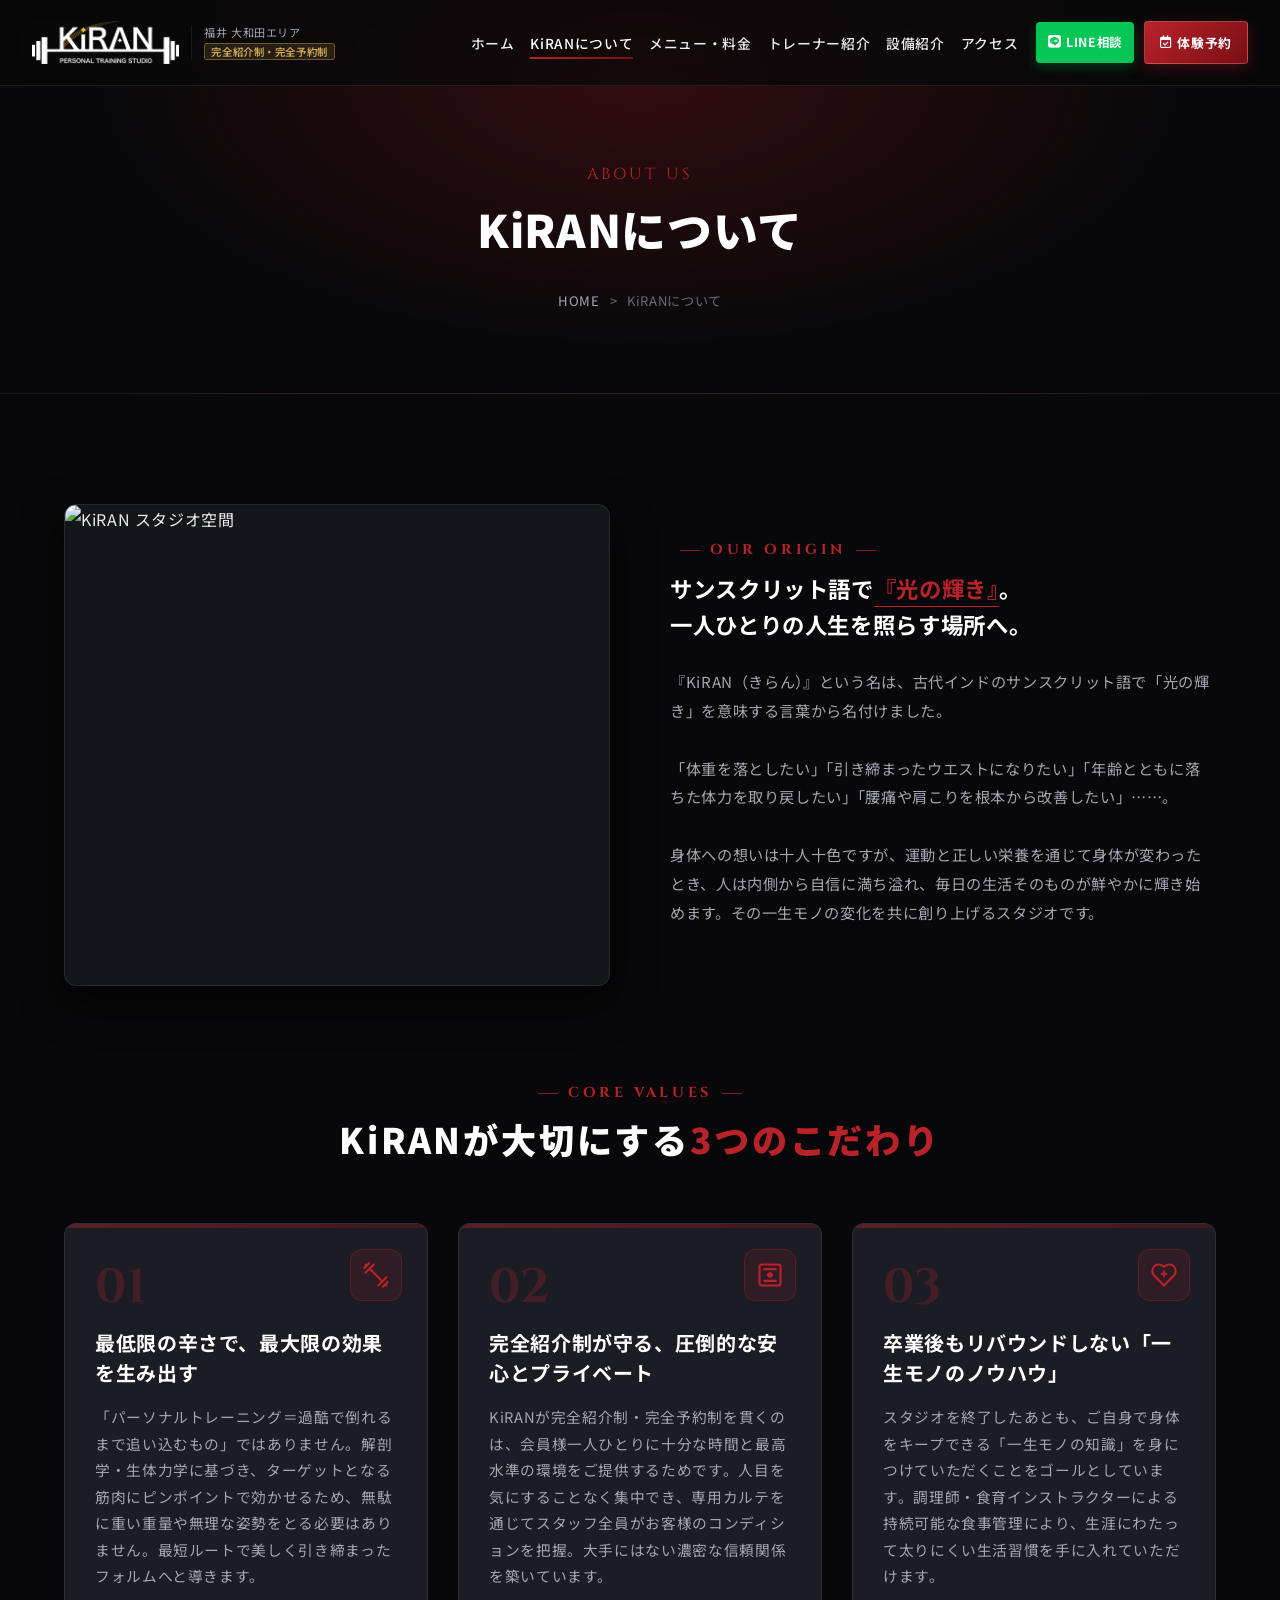
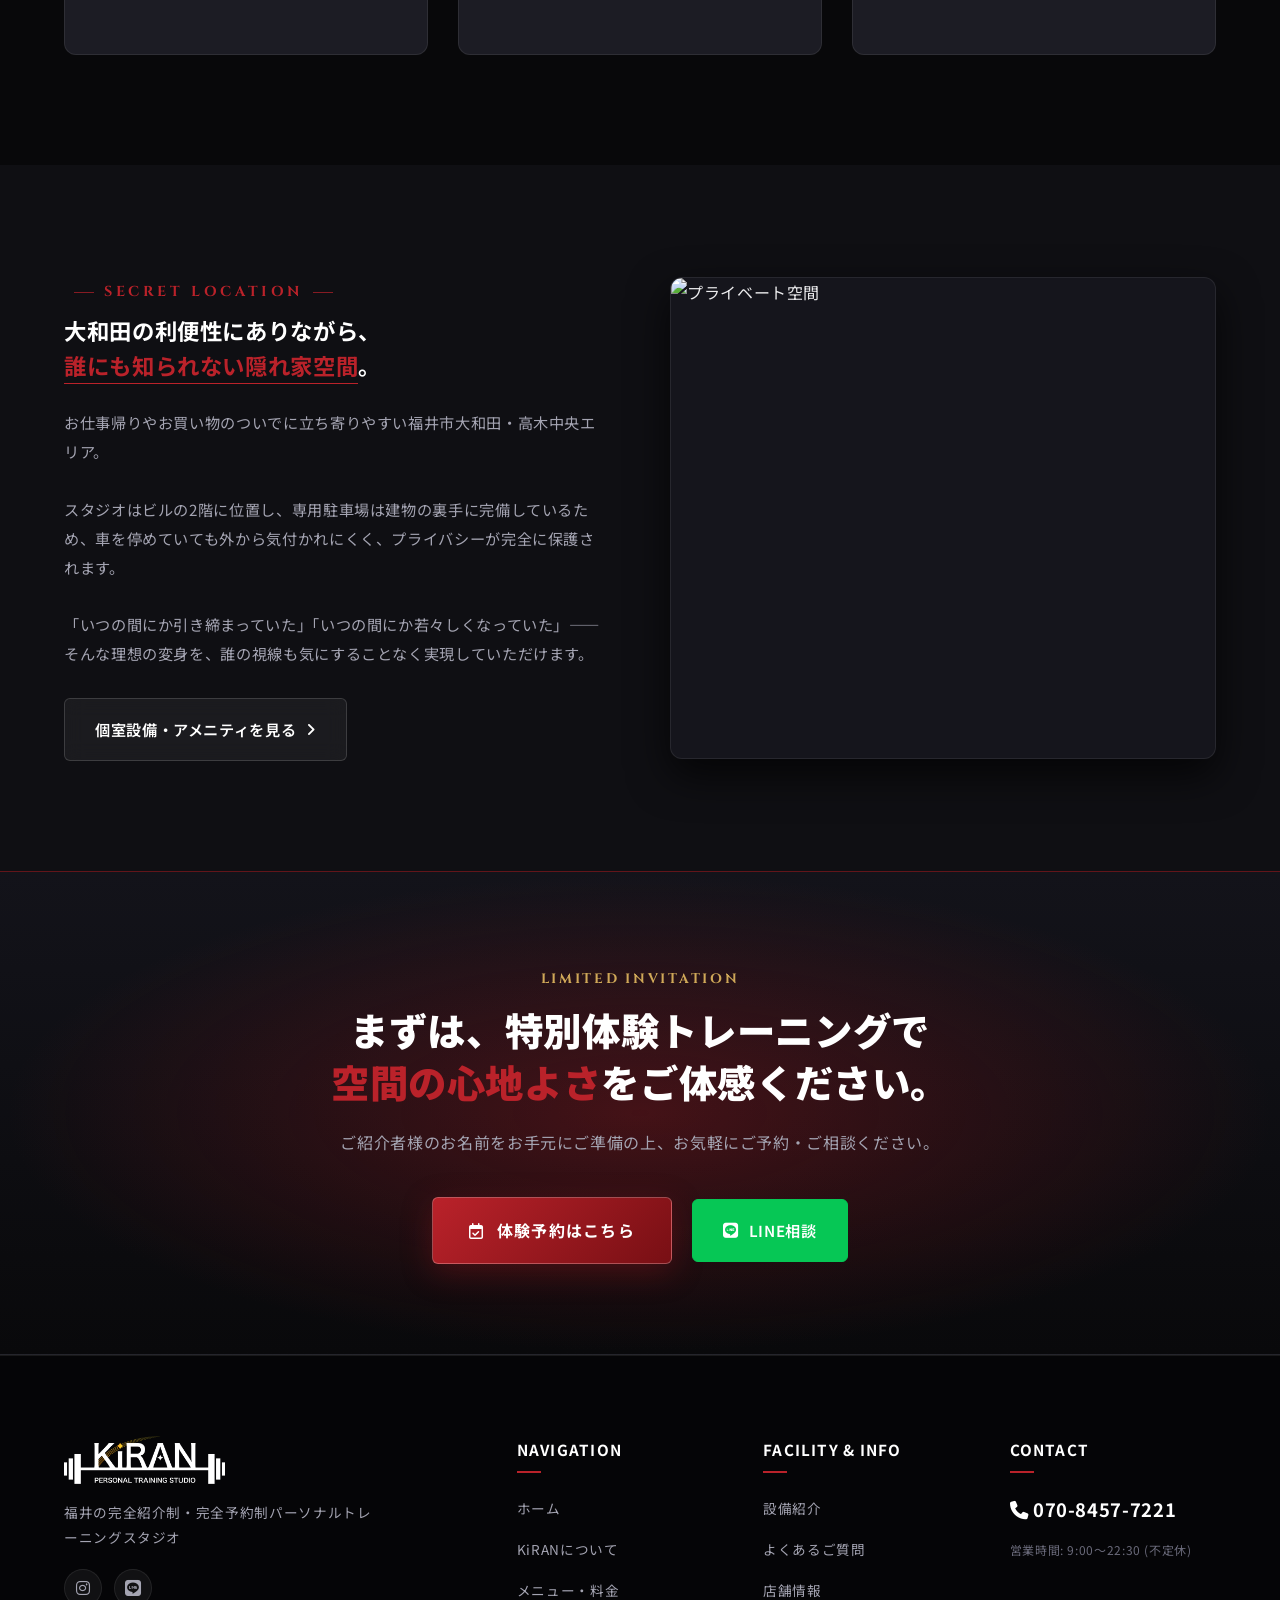
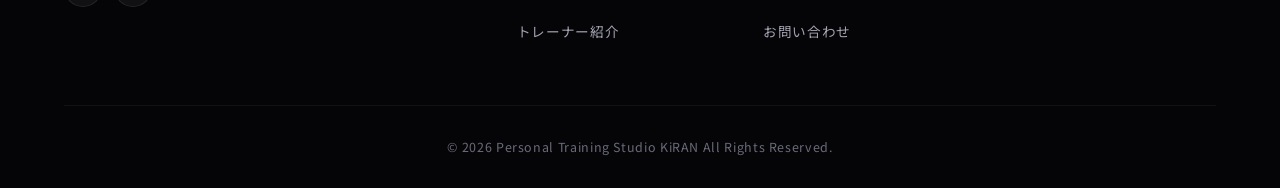
==== commit 8febe50c: "Add files via upload" ====
--- a/about.html
+++ b/about.html
@@ -1,11 +1,11 @@
-<!DOCTYPE html>
+﻿<!DOCTYPE html>
 <html lang="ja">
 <head>
   <meta charset="UTF-8">
   <meta name="viewport" content="width=device-width, initial-scale=1.0">
   <title>KiRANについて｜パーソナルトレーニングスタジオ KiRAN（福井・完全紹介制）</title>
   <meta name="description" content="福井市大和田エリアの完全紹介制パーソナルトレーニングスタジオKiRANの想いとこだわり。サンスクリット語で「光の輝き」。一生モノの知識を身につけ、理想の身体と自信を手に入れるお手伝いをします。">
-  <link rel="stylesheet" href="css/style.css">
+  <link rel="stylesheet" href="css/style.css?v=20260929b">
   <link rel="stylesheet" href="https://cdnjs.cloudflare.com/ajax/libs/font-awesome/6.4.0/css/all.min.css">
 </head>
 <body>
@@ -105,8 +105,8 @@
 
       <div class="reasons-grid">
         <div class="reason-card fade-up delay-1">
-          <div class="reason-icon-illustration">
-            <svg viewBox="0 0 24 24" stroke-width="1.8" stroke-linecap="round" stroke-linejoin="round"><path d="m6.5 6.5 11 11"></path><path d="m21 21-1-1"></path><path d="m3 3 1 1"></path><path d="m18 22 4-4"></path><path d="m2 6 4-4"></path><path d="m3 10 7-7"></path><path d="m14 21 7-7"></path></svg>
+          <div class="reason-icon-illustration" style="position:absolute; top:25px; right:25px; width:52px; height:52px; border-radius:12px; background:rgba(186,34,42,0.12); border:1px solid rgba(186,34,42,0.3); display:flex; align-items:center; justify-content:center;">
+            <svg width="28" height="28" viewBox="0 0 24 24" fill="none" stroke="#ba222a" stroke-width="1.8" stroke-linecap="round" stroke-linejoin="round" style="width:28px; height:28px; stroke:#ba222a; fill:none;"><path d="m6.5 6.5 11 11"></path><path d="m21 21-1-1"></path><path d="m3 3 1 1"></path><path d="m18 22 4-4"></path><path d="m2 6 4-4"></path><path d="m3 10 7-7"></path><path d="m14 21 7-7"></path></svg>
           </div>
           <div class="reason-num">01</div>
           <h3 class="reason-title">最低限の辛さで、最大限の効果を生み出す</h3>
@@ -116,8 +116,8 @@
         </div>
 
         <div class="reason-card fade-up delay-2">
-          <div class="reason-icon-illustration">
-            <svg viewBox="0 0 24 24" stroke-width="1.8" stroke-linecap="round" stroke-linejoin="round"><rect width="18" height="18" x="3" y="3" rx="2"></rect><path d="M7 7h10"></path><path d="M10 12h4"></path><path d="M7 17h10"></path><circle cx="12" cy="12" r="1.5" fill="currentColor"></circle></svg>
+          <div class="reason-icon-illustration" style="position:absolute; top:25px; right:25px; width:52px; height:52px; border-radius:12px; background:rgba(186,34,42,0.12); border:1px solid rgba(186,34,42,0.3); display:flex; align-items:center; justify-content:center;">
+            <svg width="28" height="28" viewBox="0 0 24 24" fill="none" stroke="#ba222a" stroke-width="1.8" stroke-linecap="round" stroke-linejoin="round" style="width:28px; height:28px; stroke:#ba222a; fill:none;"><rect width="18" height="18" x="3" y="3" rx="2"></rect><path d="M7 7h10"></path><path d="M10 12h4"></path><path d="M7 17h10"></path><circle cx="12" cy="12" r="1.5" fill="#ba222a"></circle></svg>
           </div>
           <div class="reason-num">02</div>
           <h3 class="reason-title">完全紹介制が守る、圧倒的な安心とプライベート</h3>
@@ -127,8 +127,8 @@
         </div>
 
         <div class="reason-card fade-up delay-3">
-          <div class="reason-icon-illustration">
-            <svg viewBox="0 0 24 24" stroke-width="1.8" stroke-linecap="round" stroke-linejoin="round"><path d="M19 14c1.49-1.46 3-3.21 3-5.5A5.5 5.5 0 0 0 16.5 3c-1.76 0-3 .5-4.5 2-1.5-1.5-2.74-2-4.5-2A5.5 5.5 0 0 0 2 8.5c0 2.3 1.5 4.05 3 5.5l7 7Z"></path><path d="M12 9v4"></path><path d="M10 11h4"></path></svg>
+          <div class="reason-icon-illustration" style="position:absolute; top:25px; right:25px; width:52px; height:52px; border-radius:12px; background:rgba(186,34,42,0.12); border:1px solid rgba(186,34,42,0.3); display:flex; align-items:center; justify-content:center;">
+            <svg width="28" height="28" viewBox="0 0 24 24" fill="none" stroke="#ba222a" stroke-width="1.8" stroke-linecap="round" stroke-linejoin="round" style="width:28px; height:28px; stroke:#ba222a; fill:none;"><path d="M19 14c1.49-1.46 3-3.21 3-5.5A5.5 5.5 0 0 0 16.5 3c-1.76 0-3 .5-4.5 2-1.5-1.5-2.74-2-4.5-2A5.5 5.5 0 0 0 2 8.5c0 2.3 1.5 4.05 3 5.5l7 7Z"></path><path d="M12 9v4"></path><path d="M10 11h4"></path></svg>
           </div>
           <div class="reason-num">03</div>
           <h3 class="reason-title">卒業後もリバウンドしない「一生モノのノウハウ」</h3>
@@ -235,3 +235,4 @@
 
 
 
+
